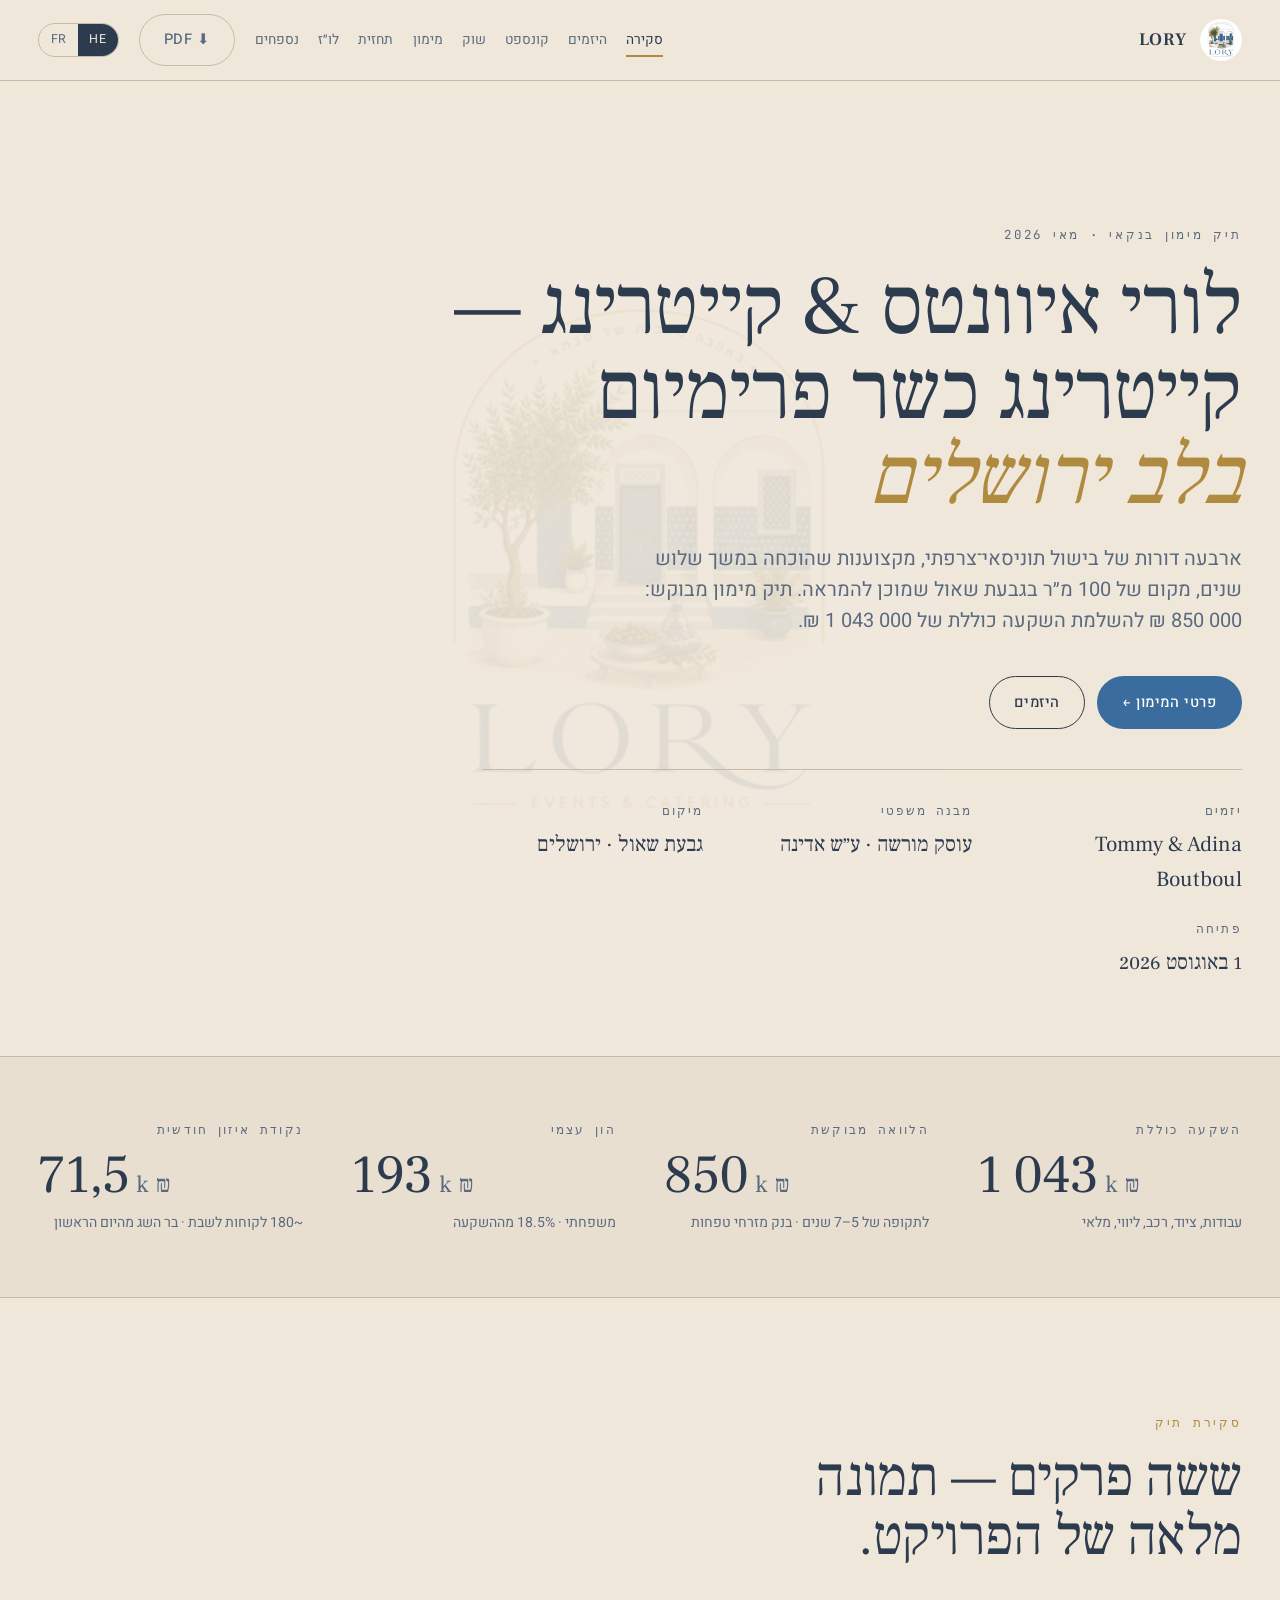
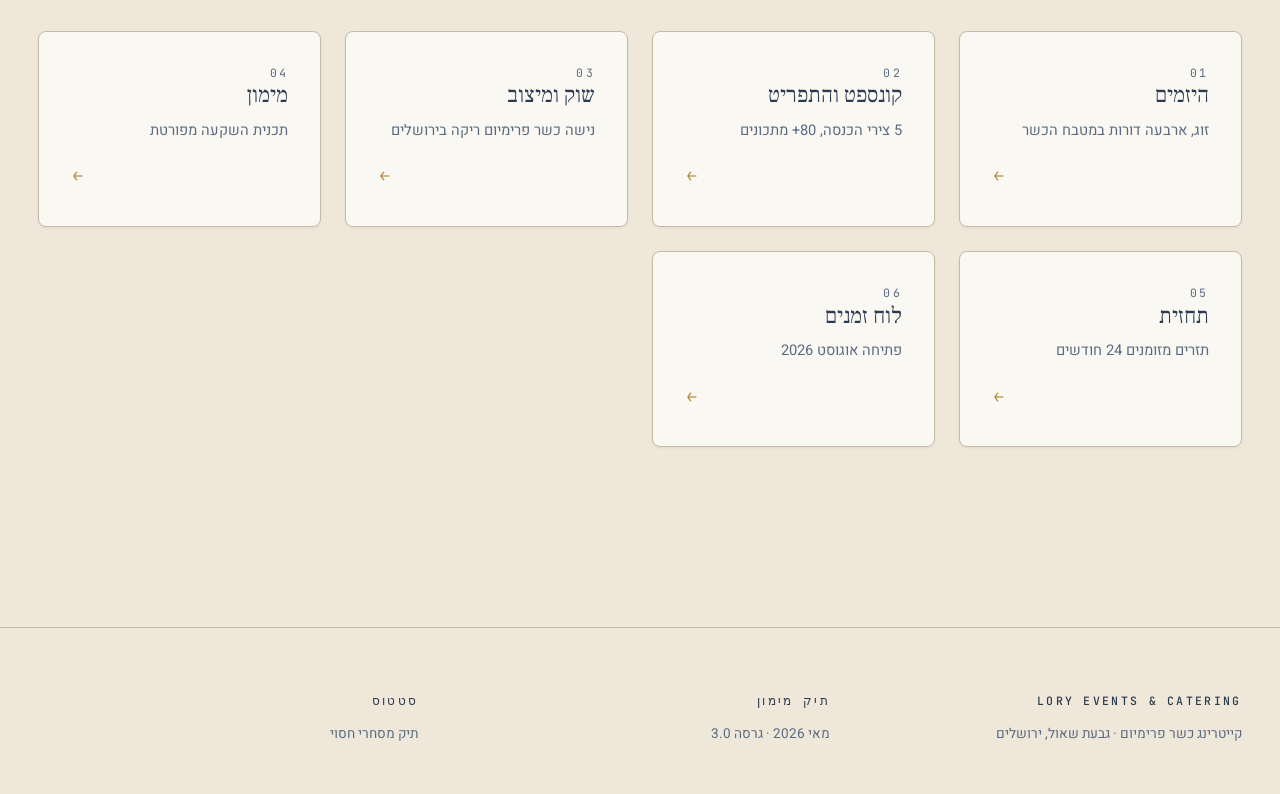
==== index.html @ 380289c2 "LORY banker site v3 — multi-page interactive financial dossier" ====
<!DOCTYPE html>
<html lang="he" dir="rtl" data-theme="institutionnel" data-density="default">
<head>
<meta charset="UTF-8">
<meta name="viewport" content="width=device-width, initial-scale=1.0">
<title>LORY Events &amp; Catering — תיק מימון בנקאי / Dossier bancaire</title>
<meta name="description" content="LORY Events &amp; Catering — Dossier de financement bancaire. Tommy &amp; Adina Boutboul. Givat Shaul, Jerusalem. Ouverture aout 2026.">
<link rel="preconnect" href="https://fonts.googleapis.com">
<link rel="preconnect" href="https://fonts.gstatic.com" crossorigin>
<link href="https://fonts.googleapis.com/css2?family=Frank+Ruhl+Libre:wght@300;400;500;700;900&family=Heebo:wght@300;400;500;700;800&family=JetBrains+Mono:wght@400;500&family=Montserrat:wght@300;400;500;600;700&family=Playfair+Display:wght@400;500;600;700&display=swap" rel="stylesheet">
<link rel="icon" type="image/png" href="img/favicon.png">
<link rel="stylesheet" href="css/base.css">
<link rel="stylesheet" href="css/themes.css">
</head>
<body>

<!-- NAV -->
<nav class="nav">
  <div class="nav-inner">
    <a class="nav-brand" href="index.html">
      <img src="img/logo-nav.png" alt="LORY" class="nav-logo">
      <span class="name">LORY</span>
    </a>
    <ul class="nav-links">
      <li><a href="index.html" class="active"><span class="he">סקירה</span><span class="fr">Synthese</span></a></li>
      <li><a href="porteurs.html"><span class="he">היזמים</span><span class="fr">Porteurs</span></a></li>
      <li><a href="concept.html"><span class="he">קונספט</span><span class="fr">Concept</span></a></li>
      <li><a href="marche.html"><span class="he">שוק</span><span class="fr">Marche</span></a></li>
      <li><a href="financement.html"><span class="he">מימון</span><span class="fr">Financement</span></a></li>
      <li><a href="previsionnel.html"><span class="he">תחזית</span><span class="fr">Previsionnel</span></a></li>
      <li><a href="calendrier.html"><span class="he">לו״ז</span><span class="fr">Calendrier</span></a></li>
      <li><a href="annexes.html"><span class="he">נספחים</span><span class="fr">Annexes</span></a></li>
    </ul>
    <button class="btn btn-ghost no-print" onclick="exportPDF()">&#x2B07; PDF</button>
    <div class="nav-lang">
      <button data-lang="he" class="on">HE</button>
      <button data-lang="fr">FR</button>
    </div>
  </div>
</nav>

<!-- HERO -->
<header class="hero reveal" id="top">
  <div class="hero-watermark"><img src="img/logo.png" alt=""></div>
  <div class="wrap">
    <div class="hero-eyebrow"><span class="he">תיק מימון בנקאי · מאי 2026</span><span class="fr">Dossier de financement bancaire · Mai 2026</span></div>

    <h1 class="hero-title">
      <span class="he">לורי איוונטס &amp; קייטרינג —<br>קייטרינג כשר פרימיום<br><em>בלב ירושלים</em></span>
      <span class="fr">LORY Events &amp; Catering —<br>Le traiteur casher premium<br><em>au coeur de Jerusalem</em></span>
    </h1>

    <p class="hero-lede">
      <span class="he">ארבעה דורות של בישול תוניסאי־צרפתי, מקצוענות שהוכחה במשך שלוש שנים, מקום של 100&nbsp;מ״ר בגבעת שאול שמוכן להמראה. תיק מימון מבוקש: <span id="hero-pret-he">850&nbsp;000</span>&nbsp;₪ להשלמת השקעה כוללת של <span id="hero-invest-total-he">1&nbsp;043&nbsp;000</span>&nbsp;₪.</span>
      <span class="fr">Quatre generations de savoir-faire tunisien francise, une activite de traiteur prouvee sur trois ans, un local de 100&nbsp;m² a Givat Shaul pret a passer a l'echelle. Dossier de financement&nbsp;: <span id="hero-pret">850&nbsp;000</span>&nbsp;NIS pour completer un investissement total de <span id="hero-invest-total">1&nbsp;043&nbsp;000</span>&nbsp;NIS.</span>
    </p>

    <div style="display:flex; gap:0.75rem; flex-wrap:wrap;">
      <a href="financement.html" class="btn btn-primary"><span class="he">פרטי המימון ←</span><span class="fr">Detail du financement &rarr;</span></a>
      <a href="porteurs.html" class="btn btn-outline"><span class="he">היזמים</span><span class="fr">Les porteurs</span></a>
    </div>

    <dl class="hero-meta">
      <div>
        <dt><span class="he">יזמים</span><span class="fr">Porteurs</span></dt>
        <dd>Tommy &amp; Adina Boutboul</dd>
      </div>
      <div>
        <dt><span class="he">מבנה משפטי</span><span class="fr">Structure</span></dt>
        <dd><span class="he">עוסק מורשה · ע״ש אדינה</span><span class="fr">Ossek Murshe · au nom d'Adina</span></dd>
      </div>
      <div>
        <dt><span class="he">מיקום</span><span class="fr">Localisation</span></dt>
        <dd><span class="he">גבעת שאול · ירושלים</span><span class="fr">Givat Shaul · Jerusalem</span></dd>
      </div>
      <div>
        <dt><span class="he">פתיחה</span><span class="fr">Ouverture</span></dt>
        <dd><span class="he">1 באוגוסט 2026</span><span class="fr">1<sup>er</sup> aout 2026</span></dd>
      </div>
    </dl>
  </div>
</header>

<!-- KPI BAND -->
<section class="kpi-band reveal">
  <div class="wrap">
    <div class="kpi-grid">
      <div class="kpi">
        <div class="kpi-label"><span class="he">השקעה כוללת</span><span class="fr">Investissement total</span></div>
        <div class="kpi-value" id="kpi-total">1 043<span class="unit">k ₪</span></div>
        <div class="kpi-sub"><span class="he">עבודות, ציוד, רכב, ליווי, מלאי</span><span class="fr">Travaux, equipement, vehicule, accompagnement, stock</span></div>
      </div>
      <div class="kpi">
        <div class="kpi-label"><span class="he">הלוואה מבוקשת</span><span class="fr">Pret demande</span></div>
        <div class="kpi-value" id="kpi-loan">850<span class="unit">k ₪</span></div>
        <div class="kpi-sub"><span class="he">לתקופה של 5–7 שנים · בנק מזרחי טפחות</span><span class="fr">Sur 5 a 7 ans · Banque Mizrahi Tefahot</span></div>
      </div>
      <div class="kpi">
        <div class="kpi-label"><span class="he">הון עצמי</span><span class="fr">Apport personnel</span></div>
        <div class="kpi-value" id="kpi-apport">193<span class="unit">k ₪</span></div>
        <div class="kpi-sub"><span class="he">משפחתי · 18.5% מההשקעה</span><span class="fr">Familial · 18,5% de l'investissement</span></div>
      </div>
      <div class="kpi">
        <div class="kpi-label"><span class="he">נקודת איזון חודשית</span><span class="fr">Point mort mensuel</span></div>
        <div class="kpi-value" id="kpi-pointmort">71,5<span class="unit">k ₪</span></div>
        <div class="kpi-sub"><span class="he">~180 לקוחות לשבת · בר השג מהיום הראשון</span><span class="fr">~180 couverts par Shabbat · accessible des M1</span></div>
      </div>
    </div>
  </div>
</section>

<!-- DASHBOARD CARDS -->
<section class="section reveal">
  <div class="wrap">
    <header class="section-head">
      <div>
        <div class="section-num"><span class="he">סקירת תיק</span><span class="fr">Sommaire du dossier</span></div>
        <h2 class="section-title"><span class="he">ששה פרקים — תמונה מלאה של הפרויקט.</span><span class="fr">Six chapitres — une vue complete du projet.</span></h2>
      </div>
    </header>

    <div class="cards-grid">
      <!-- Card 1 -->
      <a href="porteurs.html" class="card dash-card" style="text-decoration:none; color:inherit;">
        <div class="eyebrow">01</div>
        <h3 class="subtitle"><span class="he">היזמים</span><span class="fr">Porteurs de projet</span></h3>
        <p class="muted" style="font-size:0.92rem;"><span class="he">זוג, ארבעה דורות במטבח הכשר</span><span class="fr">Un couple, 4 generations</span></p>
        <span class="dash-arrow">&rarr;</span>
      </a>
      <!-- Card 2 -->
      <a href="concept.html" class="card dash-card" style="text-decoration:none; color:inherit;">
        <div class="eyebrow">02</div>
        <h3 class="subtitle"><span class="he">קונספט והתפריט</span><span class="fr">Concept &amp; Carte</span></h3>
        <p class="muted" style="font-size:0.92rem;"><span class="he">5 צירי הכנסה, 80+ מתכונים</span><span class="fr">5 axes de revenus, 80+ recettes</span></p>
        <span class="dash-arrow">&rarr;</span>
      </a>
      <!-- Card 3 -->
      <a href="marche.html" class="card dash-card" style="text-decoration:none; color:inherit;">
        <div class="eyebrow">03</div>
        <h3 class="subtitle"><span class="he">שוק ומיצוב</span><span class="fr">Marche</span></h3>
        <p class="muted" style="font-size:0.92rem;"><span class="he">נישה כשר פרימיום ריקה בירושלים</span><span class="fr">Niche casher premium vide a Jerusalem</span></p>
        <span class="dash-arrow">&rarr;</span>
      </a>
      <!-- Card 4 -->
      <a href="financement.html" class="card dash-card" style="text-decoration:none; color:inherit;">
        <div class="eyebrow">04</div>
        <h3 class="subtitle"><span class="he">מימון</span><span class="fr">Financement</span></h3>
        <p class="muted" style="font-size:0.92rem;"><span class="he">תכנית השקעה מפורטת</span><span class="fr">Plan d'investissement detaille</span></p>
        <span class="dash-arrow">&rarr;</span>
      </a>
      <!-- Card 5 -->
      <a href="previsionnel.html" class="card dash-card" style="text-decoration:none; color:inherit;">
        <div class="eyebrow">05</div>
        <h3 class="subtitle"><span class="he">תחזית</span><span class="fr">Previsionnel</span></h3>
        <p class="muted" style="font-size:0.92rem;"><span class="he">תזרים מזומנים 24 חודשים</span><span class="fr">Tresorerie 24 mois</span></p>
        <span class="dash-arrow">&rarr;</span>
      </a>
      <!-- Card 6 -->
      <a href="calendrier.html" class="card dash-card" style="text-decoration:none; color:inherit;">
        <div class="eyebrow">06</div>
        <h3 class="subtitle"><span class="he">לוח זמנים</span><span class="fr">Calendrier</span></h3>
        <p class="muted" style="font-size:0.92rem;"><span class="he">פתיחה אוגוסט 2026</span><span class="fr">Ouverture aout 2026</span></p>
        <span class="dash-arrow">&rarr;</span>
      </a>
    </div>
  </div>
</section>

<!-- FOOTER -->
<footer class="footer">
  <div class="wrap">
    <div class="footer-grid">
      <div><h5>LORY Events &amp; Catering</h5><p><span class="he">קייטרינג כשר פרימיום · גבעת שאול, ירושלים</span><span class="fr">Traiteur casher premium · Givat Shaul, Jerusalem</span></p></div>
      <div><h5><span class="he">תיק מימון</span><span class="fr">Dossier financement</span></h5><p><span class="he">מאי 2026 · גרסה 3.0</span><span class="fr">Mai 2026 · Version 3.0</span></p></div>
      <div><h5><span class="he">סטטוס</span><span class="fr">Statut</span></h5><p><span class="he">תיק מסחרי חסוי</span><span class="fr">Document confidentiel</span></p></div>
    </div>
  </div>
</footer>

<style>
/* Hero watermark */
.hero { position: relative; overflow: hidden; }
.hero-watermark {
  position: absolute;
  top: 50%; left: 50%;
  transform: translate(-50%, -50%);
  width: 600px; height: 600px;
  opacity: 0.08;
  pointer-events: none;
  z-index: 0;
}
.hero-watermark img { width: 100%; height: 100%; object-fit: contain; }
.hero .wrap { position: relative; z-index: 1; }

/* Dashboard card arrow */
.dash-card { position: relative; transition: border-color 0.2s, box-shadow 0.2s; }
.dash-card:hover { border-color: var(--accent); box-shadow: 0 4px 20px rgba(0,0,0,0.06); }
.dash-arrow {
  display: block; margin-top: 1rem;
  font-size: 1.4rem; color: var(--accent);
  transition: transform 0.2s;
}
[dir="rtl"] .dash-arrow { transform: scaleX(-1); }
.dash-card:hover .dash-arrow { transform: translateX(4px); }
[dir="rtl"] .dash-card:hover .dash-arrow { transform: scaleX(-1) translateX(4px); }

/* Reveal animation */
.reveal { opacity: 0; transform: translateY(24px); transition: opacity 0.6s ease-out, transform 0.6s ease-out; }
.reveal.visible { opacity: 1; transform: translateY(0); }
</style>

<script src="js/shared.js"></script>
<script src="js/data.js"></script>
<script>
/* Reveal on scroll */
(function(){
  const obs = new IntersectionObserver(entries => {
    entries.forEach(e => { if (e.isIntersecting) { e.target.classList.add('visible'); obs.unobserve(e.target); } });
  }, { threshold: 0.1 });
  document.querySelectorAll('.reveal').forEach(el => obs.observe(el));
})();

/* Listen for lory-update event to refresh KPIs */
document.addEventListener('lory-update', function(e) {
  const d = e.detail || {};
  if (d.total) document.getElementById('kpi-total').innerHTML = d.total;
  if (d.loan) document.getElementById('kpi-loan').innerHTML = d.loan;
  if (d.apport) document.getElementById('kpi-apport').innerHTML = d.apport;
  if (d.pointmort) document.getElementById('kpi-pointmort').innerHTML = d.pointmort;
  if (d.pretHe) document.getElementById('hero-pret-he').textContent = d.pretHe;
  if (d.pret) document.getElementById('hero-pret').textContent = d.pret;
  if (d.investHe) document.getElementById('hero-invest-total-he').textContent = d.investHe;
  if (d.invest) document.getElementById('hero-invest-total').textContent = d.invest;
});
</script>
</body>
</html>
---- css/base.css ----
/* ============================================================
   LORY EVENTS & CATERING — DOSSIER BANCAIRE
   base.css — Complete design system (layout, components, print)
   ============================================================ */

/* ---------- RESET ---------- */
*, *::before, *::after { box-sizing: border-box; margin: 0; padding: 0; }
html { -webkit-text-size-adjust: 100%; scroll-behavior: smooth; }
body {
  background: var(--bg);
  color: var(--ink);
  font-family: var(--font-body);
  font-size: var(--fs-body);
  line-height: 1.6;
  -webkit-font-smoothing: antialiased;
  text-rendering: optimizeLegibility;
  overflow-x: hidden;
}
img, svg { display: block; max-width: 100%; }
a { color: inherit; text-decoration: none; }
button { font: inherit; cursor: pointer; border: none; background: none; }
ul, ol { list-style: none; }
h1, h2, h3, h4, h5, h6 { font-weight: inherit; font-size: inherit; }

/* ---------- TYPOGRAPHY ---------- */
.font-display { font-family: var(--font-display); }
.font-body { font-family: var(--font-body); }
.font-mono { font-family: var(--font-mono); font-variant-numeric: tabular-nums; }

/* ---------- RTL SUPPORT ---------- */
[dir="rtl"] body { font-family: var(--font-body); }
[dir="rtl"] .tbl td.num,
[dir="rtl"] .kpi-value,
[dir="rtl"] .gantt-bar,
[dir="rtl"] .control-label .val,
[dir="rtl"] .font-mono {
  direction: ltr;
  unicode-bidi: isolate;
}
[dir="rtl"] .hero-meta dt,
[dir="rtl"] .hero-meta dd { text-align: start; }
[dir="rtl"] .nav-links { margin-inline-start: auto; margin-inline-end: 0; }

/* ---------- LANGUAGE TOGGLE ---------- */
[lang="he"] .fr,
[lang="fr"] .he { display: none !important; }

/* ---------- LAYOUT ---------- */
:root {
  --gutter: clamp(1.25rem, 3vw, 2.5rem);
  --maxw: 1280px;
  --section-y: clamp(4rem, 9vw, 8rem);
}
.wrap { max-width: var(--maxw); margin: 0 auto; padding: 0 var(--gutter); }
.section { padding: var(--section-y) 0; position: relative; }

/* ---------- UTILITIES ---------- */
.split { display: grid; gap: clamp(2rem, 4vw, 3.5rem); }
@media (min-width: 880px) {
  .split-2 { grid-template-columns: 1fr 1fr; }
  .split-3 { grid-template-columns: repeat(3, 1fr); }
}
.flow > * + * { margin-top: 1rem; }
.stack-xs > * + * { margin-top: 0.4rem; }
.stack-sm > * + * { margin-top: 0.75rem; }
.stack-md > * + * { margin-top: 1.5rem; }
.text-center { text-align: center; }
.muted { color: var(--ink-soft); }
.eyebrow {
  font-family: var(--font-mono);
  font-size: 0.72rem;
  letter-spacing: 0.2em;
  text-transform: uppercase;
  color: var(--ink-soft);
}

/* ---------- NAV ---------- */
.nav {
  position: sticky;
  top: 0;
  z-index: 50;
  background: var(--bg-nav);
  border-bottom: 1px solid var(--rule);
  backdrop-filter: blur(12px);
  -webkit-backdrop-filter: blur(12px);
}
.nav-inner {
  display: flex;
  align-items: center;
  gap: 1.25rem;
  padding: 0.85rem var(--gutter);
  max-width: var(--maxw);
  margin: 0 auto;
}
.nav-brand {
  display: flex;
  align-items: center;
  gap: 0.75rem;
  font-weight: 600;
  letter-spacing: 0.06em;
  text-decoration: none;
}
.nav-brand .nav-logo {
  width: 42px;
  height: 42px;
  border-radius: 50%;
  object-fit: cover;
  flex-shrink: 0;
}
.nav-brand .name {
  font-family: var(--font-display);
  font-size: 1.1rem;
  letter-spacing: 0.08em;
}
.nav-links {
  display: flex;
  gap: 1.2rem;
  margin-inline-start: auto;
  font-size: 0.86rem;
  flex-wrap: wrap;
}
.nav-links a {
  color: var(--ink-soft);
  padding: 0.3rem 0;
  border-bottom: 2px solid transparent;
  transition: color 0.2s, border-color 0.2s;
}
.nav-links a:hover,
.nav-links a.active {
  color: var(--ink);
  border-color: var(--accent);
}
.nav-lang {
  display: inline-flex;
  gap: 0;
  border: 1px solid var(--rule);
  border-radius: 999px;
  overflow: hidden;
}
.nav-lang button {
  background: transparent;
  border: 0;
  padding: 0.35rem 0.7rem;
  font-size: 0.78rem;
  color: var(--ink-soft);
  letter-spacing: 0.05em;
  transition: background 0.2s, color 0.2s;
}
.nav-lang button.on {
  background: var(--ink);
  color: var(--bg);
}
.btn-pdf {
  display: inline-flex;
  align-items: center;
  gap: 0.4rem;
  padding: 0.45rem 1rem;
  background: var(--primary);
  color: #fff;
  border-radius: 999px;
  font-size: 0.78rem;
  font-weight: 500;
  letter-spacing: 0.04em;
  transition: background 0.2s;
  flex-shrink: 0;
}
.btn-pdf:hover { background: var(--ink); }

/* ---------- HERO ---------- */
.hero {
  padding: clamp(5rem, 12vw, 9rem) 0 clamp(3rem, 6vw, 5rem);
  position: relative;
  overflow: hidden;
}
.hero::before {
  content: '';
  position: absolute;
  inset: 0;
  background: linear-gradient(
    180deg,
    rgba(239, 231, 218, 0) 0%,
    rgba(239, 231, 218, 0.4) 100%
  );
  pointer-events: none;
}
.hero-watermark {
  position: absolute;
  top: 50%;
  left: 50%;
  transform: translate(-50%, -50%);
  width: 600px;
  max-width: 80vw;
  height: auto;
  opacity: 0.08;
  pointer-events: none;
  z-index: 0;
}
.hero .wrap { position: relative; z-index: 1; }
.hero-eyebrow {
  font-family: var(--font-mono);
  font-size: 0.78rem;
  letter-spacing: 0.22em;
  text-transform: uppercase;
  color: var(--ink-soft);
  margin-bottom: 1.25rem;
}
.hero-title {
  font-family: var(--font-display);
  font-weight: var(--display-weight);
  font-size: clamp(2.4rem, 6.5vw, 5.4rem);
  line-height: 1.02;
  letter-spacing: var(--display-tracking);
  margin: 0 0 1.5rem;
  max-width: 18ch;
  text-wrap: balance;
}
.hero-title em { font-style: italic; color: var(--accent); }
.hero-lede {
  font-size: clamp(1.05rem, 1.6vw, 1.25rem);
  max-width: 56ch;
  color: var(--ink-soft);
  margin: 0 0 2.5rem;
  line-height: 1.55;
}
.hero-meta {
  display: grid;
  grid-template-columns: repeat(auto-fit, minmax(160px, 1fr));
  gap: 1.5rem 3rem;
  max-width: 760px;
  margin-top: 2.5rem;
  padding-top: 2rem;
  border-top: 1px solid var(--rule);
}
.hero-meta dt {
  font-family: var(--font-mono);
  font-size: 0.72rem;
  letter-spacing: 0.18em;
  text-transform: uppercase;
  color: var(--ink-soft);
  margin-bottom: 0.4rem;
}
.hero-meta dd {
  margin: 0;
  font-family: var(--font-display);
  font-size: 1.35rem;
  font-weight: var(--display-weight);
}
/* Page-level hero (smaller) */
.page-hero { padding: clamp(3.5rem, 8vw, 5.5rem) 0 clamp(2rem, 4vw, 3rem); }
.page-hero .hero-title { font-size: clamp(2rem, 5vw, 4rem); }

/* ---------- KPI BAND ---------- */
.kpi-band {
  border-block: 1px solid var(--rule);
  padding: clamp(2.5rem, 5vw, 4rem) 0;
  background: var(--bg-band);
}
.kpi-grid {
  display: grid;
  grid-template-columns: repeat(auto-fit, minmax(220px, 1fr));
  gap: 2.5rem 3rem;
}
.kpi { position: relative; }
.kpi-label {
  font-family: var(--font-mono);
  font-size: 0.72rem;
  letter-spacing: 0.2em;
  text-transform: uppercase;
  color: var(--ink-soft);
  margin-bottom: 0.6rem;
}
.kpi-value {
  font-family: var(--font-display);
  font-weight: var(--display-weight);
  font-size: clamp(2.2rem, 4.2vw, 3.6rem);
  line-height: 1;
  letter-spacing: -0.02em;
}
.kpi-value .unit {
  font-size: 0.45em;
  color: var(--ink-soft);
  margin-inline-start: 0.3em;
  letter-spacing: 0;
}
.kpi-sub {
  margin-top: 0.6rem;
  font-size: 0.88rem;
  color: var(--ink-soft);
  line-height: 1.45;
}

/* ---------- SECTION HEADER ---------- */
.section-head {
  display: grid;
  grid-template-columns: minmax(0, 1fr);
  gap: 2rem;
  margin-bottom: clamp(3rem, 5vw, 4.5rem);
  align-items: end;
}
@media (min-width: 900px) {
  .section-head { grid-template-columns: 1fr 1.4fr; }
}
.section-num {
  font-family: var(--font-mono);
  font-size: 0.78rem;
  letter-spacing: 0.22em;
  text-transform: uppercase;
  color: var(--accent);
  margin-bottom: 1rem;
}
.section-title {
  font-family: var(--font-display);
  font-weight: var(--display-weight);
  font-size: clamp(2rem, 4.5vw, 3.5rem);
  line-height: 1.05;
  letter-spacing: -0.01em;
  margin: 0;
  text-wrap: balance;
}
.section-lede {
  font-size: clamp(1rem, 1.3vw, 1.1rem);
  color: var(--ink-soft);
  line-height: 1.55;
  max-width: 60ch;
  margin: 0;
}
.subtitle {
  font-family: var(--font-display);
  font-size: 1.4rem;
  font-weight: var(--display-weight);
  line-height: 1.2;
  margin: 0 0 0.6rem;
}

/* ---------- CARDS ---------- */
.card {
  background: var(--bg-card);
  border: 1px solid var(--rule);
  border-radius: var(--radius);
  padding: clamp(1.5rem, 2.5vw, 2.25rem);
  box-shadow: 0 1px 3px rgba(0, 0, 0, 0.06);
  transition: transform 0.25s ease, box-shadow 0.25s ease;
}
.card:hover {
  transform: translateY(-2px);
  box-shadow: 0 4px 12px rgba(0, 0, 0, 0.08);
}
.card-static { transition: none; }
.card-static:hover { transform: none; box-shadow: 0 1px 3px rgba(0, 0, 0, 0.06); }
.cards-grid {
  display: grid;
  gap: 1.5rem;
  grid-template-columns: repeat(auto-fit, minmax(260px, 1fr));
}

/* ---------- TABLES ---------- */
.tbl { width: 100%; border-collapse: collapse; font-size: 0.92rem; }
.tbl th, .tbl td {
  padding: 0.85rem 1rem;
  text-align: start;
  border-bottom: 1px solid var(--rule);
  vertical-align: top;
}
.tbl thead th {
  font-family: var(--font-mono);
  font-size: 0.72rem;
  letter-spacing: 0.16em;
  text-transform: uppercase;
  color: var(--ink-soft);
  font-weight: 500;
  border-bottom: 2px solid var(--ink);
}
.tbl tbody tr:last-child td { border-bottom: none; }
.tbl td.num, .tbl th.num {
  text-align: end;
  font-variant-numeric: tabular-nums;
  font-family: var(--font-mono);
}
.tbl tfoot td {
  font-weight: 600;
  border-top: 2px solid var(--ink);
  border-bottom: none;
  padding-top: 1.1rem;
}
/* Table scroll container */
.tbl-scroll {
  overflow-x: auto;
  border: 1px solid var(--rule);
  border-radius: var(--radius);
  background: var(--bg-card);
}

/* ---------- EXPENSE TABLE ---------- */
.expense-tbl { font-size: 0.85rem; }
.expense-tbl th {
  font-family: var(--font-mono);
  font-size: 0.72rem;
  letter-spacing: 0.14em;
  text-transform: uppercase;
  color: var(--ink-soft);
  font-weight: 500;
}
.expense-tbl .section-row td {
  font-family: var(--font-mono);
  font-size: 0.72rem;
  letter-spacing: 0.14em;
  text-transform: uppercase;
  color: var(--accent);
  font-weight: 600;
  background: color-mix(in oklab, var(--accent) 6%, transparent);
  padding: 0.7rem 1rem;
}
.expense-tbl .total-row td {
  border-top: 2px solid var(--ink);
  padding-top: 0.9rem;
}

/* ---------- PREVISIONNEL TABLE (24 months) ---------- */
.previs-scroll {
  overflow-x: auto;
  border: 1px solid var(--rule);
  border-radius: var(--radius);
  background: var(--bg-card);
}
table.previs {
  border-collapse: collapse;
  font-size: 0.78rem;
  font-variant-numeric: tabular-nums;
  min-width: 100%;
}
table.previs th, table.previs td {
  padding: 0.55rem 0.65rem;
  white-space: nowrap;
  text-align: end;
  border-bottom: 1px solid var(--rule);
  border-inline-end: 1px solid color-mix(in oklab, var(--rule) 60%, transparent);
}
table.previs td.num { font-family: var(--font-mono); }
table.previs td.num.zero { color: color-mix(in oklab, var(--ink-soft) 50%, transparent); }
table.previs td.num.pos { color: var(--positive); }
table.previs td.num.neg { color: var(--negative); }
table.previs td.num.strong,
table.previs th.col-total { font-weight: 600; color: var(--ink); }
table.previs th.sticky-col,
table.previs td.sticky-col {
  position: sticky;
  inset-inline-start: 0;
  background: var(--bg-card);
  text-align: start;
  z-index: 2;
  font-family: var(--font-body);
  font-weight: 400;
  min-width: 200px;
  border-inline-end: 2px solid var(--ink);
}
table.previs thead th {
  position: sticky;
  top: 0;
  background: var(--bg-card);
  font-family: var(--font-mono);
  font-size: 0.68rem;
  letter-spacing: 0.08em;
  color: var(--ink-soft);
  font-weight: 500;
  text-transform: uppercase;
  border-bottom: 2px solid var(--ink);
  text-align: center;
  z-index: 3;
}
table.previs thead th.sticky-col { z-index: 4; }
table.previs thead th .mlbl { font-size: 0.7rem; color: var(--ink); letter-spacing: 0.04em; }
table.previs thead th .mdate { font-size: 0.62rem; color: var(--ink-soft); margin-top: 0.15rem; font-weight: 400; text-transform: none; letter-spacing: 0.02em; }
table.previs thead th.col-month.tag-opening { background: color-mix(in oklab, var(--accent) 14%, var(--bg-card)); }
table.previs thead th.col-month.tag-pessah,
table.previs thead th.col-month.tag-tishrei,
table.previs thead th.col-month.tag-hanouka { background: color-mix(in oklab, var(--positive) 12%, var(--bg-card)); }
table.previs th.col-total { background: color-mix(in oklab, var(--ink) 5%, var(--bg-card)); }
table.previs tr.section-row td {
  font-family: var(--font-mono);
  font-size: 0.7rem;
  letter-spacing: 0.16em;
  text-transform: uppercase;
  color: var(--ink-soft);
  background: color-mix(in oklab, var(--ink) 4%, var(--bg-card));
  text-align: start;
  padding: 0.8rem 0.65rem 0.55rem;
  border-bottom: 1px solid var(--rule);
  font-weight: 500;
}
table.previs tr.section-row.neg td { color: var(--negative); background: color-mix(in oklab, var(--negative) 6%, var(--bg-card)); }
table.previs tr.sub-total td { background: color-mix(in oklab, var(--ink) 3%, transparent); font-weight: 500; }
table.previs tr.total-row td {
  background: color-mix(in oklab, var(--ink) 8%, var(--bg-card));
  font-weight: 600;
  border-top: 1px solid var(--ink);
}
table.previs tr.total-row.neg td { background: color-mix(in oklab, var(--negative) 10%, var(--bg-card)); }
table.previs tr.solde-row td {
  background: color-mix(in oklab, var(--accent) 6%, var(--bg-card));
  font-weight: 500;
  border-top: 1px solid var(--ink);
}
table.previs tr.cumul-row td {
  background: var(--ink);
  color: var(--bg);
  font-weight: 600;
  font-size: 0.82rem;
}
table.previs tr.cumul-row td.sticky-col { background: var(--ink); color: var(--bg); }
table.previs tr.cumul-row td.neg { color: color-mix(in oklab, var(--negative) 70%, white); }

/* ---------- BUTTONS ---------- */
.btn {
  display: inline-flex;
  align-items: center;
  gap: 0.6rem;
  padding: 0.85rem 1.5rem;
  border-radius: 999px;
  font-size: 0.92rem;
  letter-spacing: 0.04em;
  transition: background 0.2s, color 0.2s, border-color 0.2s, transform 0.15s;
  border: 1px solid transparent;
  font-weight: 500;
}
.btn-primary {
  background: var(--primary);
  color: #fff;
}
.btn-primary:hover { background: var(--ink); }
.btn-outline {
  background: transparent;
  color: var(--ink);
  border-color: var(--ink);
}
.btn-outline:hover { background: var(--ink); color: var(--bg); }
.btn-ghost {
  background: transparent;
  color: var(--ink-soft);
  border: 1px solid var(--rule);
}
.btn-ghost:hover { border-color: var(--ink); color: var(--ink); }

/* ---------- INTERACTIVE CONTROLS / SLIDERS ---------- */
.control { display: flex; flex-direction: column; gap: 0.45rem; font-size: 0.85rem; }
.control-label {
  display: flex;
  justify-content: space-between;
  align-items: baseline;
  font-family: var(--font-mono);
  font-size: 0.72rem;
  letter-spacing: 0.16em;
  text-transform: uppercase;
  color: var(--ink-soft);
}
.control-label .val {
  font-family: var(--font-display);
  font-size: 1.4rem;
  letter-spacing: -0.01em;
  color: var(--ink);
  text-transform: none;
}
.control input[type="range"] {
  -webkit-appearance: none;
  appearance: none;
  width: 100%;
  height: 2px;
  background: var(--rule);
  outline: none;
  border-radius: 2px;
}
.control input[type="range"]::-webkit-slider-thumb {
  -webkit-appearance: none;
  appearance: none;
  width: 18px;
  height: 18px;
  background: var(--accent);
  border-radius: 50%;
  cursor: pointer;
  border: 3px solid var(--bg);
  box-shadow: 0 0 0 1px var(--accent);
}
.control input[type="range"]::-moz-range-thumb {
  width: 18px;
  height: 18px;
  background: var(--accent);
  border-radius: 50%;
  cursor: pointer;
  border: 3px solid var(--bg);
}

/* ---------- DEBT RATIO BADGES ---------- */
.debt-ratio-value {
  font-weight: 600;
  padding: 0.2rem 0.6rem;
  border-radius: 8px;
  display: inline-block;
}
.ratio-green {
  color: var(--positive);
  background: color-mix(in oklab, var(--positive) 12%, transparent);
}
.ratio-orange {
  color: #c57600;
  background: color-mix(in oklab, #c57600 12%, transparent);
}
.ratio-red {
  color: var(--negative);
  background: color-mix(in oklab, var(--negative) 12%, transparent);
}

/* ---------- EDITABLE CELLS ---------- */
.editable-cell,
.editable-guarantee,
.editable-household {
  cursor: pointer;
  position: relative;
  transition: background 0.15s;
}
.editable-cell:hover,
.editable-guarantee:hover,
.editable-household:hover {
  background: color-mix(in oklab, var(--accent) 12%, transparent);
}
.editable-cell::after,
.editable-household::after {
  content: '\270E';
  position: absolute;
  inset-inline-end: 0.3rem;
  top: 50%;
  transform: translateY(-50%);
  font-size: 0.7rem;
  color: var(--ink-soft);
  opacity: 0;
  transition: opacity 0.15s;
}
.editable-cell:hover::after,
.editable-household:hover::after { opacity: 0.6; }
.inline-edit {
  width: 100%;
  min-width: 60px;
  padding: 0.3rem 0.5rem;
  border: 2px solid var(--accent);
  border-radius: 4px;
  background: var(--bg);
  color: var(--ink);
  font-family: var(--font-mono);
  font-size: 0.85rem;
  text-align: end;
  outline: none;
}
.inline-edit:focus {
  box-shadow: 0 0 0 3px color-mix(in oklab, var(--accent) 25%, transparent);
}

/* ---------- REMOVE / ADD BUTTONS ---------- */
.btn-remove {
  display: inline-flex;
  align-items: center;
  justify-content: center;
  width: 24px;
  height: 24px;
  border: 1px solid var(--rule);
  border-radius: 50%;
  background: transparent;
  color: var(--ink-soft);
  font-size: 1rem;
  line-height: 1;
  cursor: pointer;
  transition: 0.15s;
  padding: 0;
}
.btn-remove:hover {
  background: var(--negative);
  color: white;
  border-color: var(--negative);
}

/* ---------- GANTT CHART ---------- */
.gantt { display: grid; gap: 0.5rem; font-size: 0.85rem; }
.gantt-row {
  display: grid;
  grid-template-columns: 200px 1fr;
  align-items: center;
  gap: 1rem;
  padding: 0.6rem 0;
  border-bottom: 1px dashed var(--rule);
}
.gantt-row:last-child { border-bottom: none; }
.gantt-label { font-weight: 500; }
.gantt-label small {
  display: block;
  font-family: var(--font-mono);
  font-size: 0.7rem;
  color: var(--ink-soft);
  letter-spacing: 0.1em;
  text-transform: uppercase;
}
.gantt-track {
  position: relative;
  height: 24px;
  background: color-mix(in oklab, var(--ink) 5%, transparent);
  border-radius: 6px;
  cursor: pointer;
}
.gantt-bar {
  position: absolute;
  top: 0;
  bottom: 0;
  background: var(--accent);
  border-radius: 6px;
  display: flex;
  align-items: center;
  padding: 0 0.6rem;
  font-family: var(--font-mono);
  font-size: 0.7rem;
  color: var(--bg);
  transition: opacity 0.2s;
}
.gantt-bar:hover { opacity: 0.85; }
.gantt-bar.bar-primary { background: var(--primary); }
.gantt-bar.bar-positive { background: var(--positive); }
.gantt-bar.bar-negative { background: var(--negative); }
.gantt-scale {
  display: grid;
  grid-template-columns: 200px 1fr;
  gap: 1rem;
  padding-bottom: 0.5rem;
  border-bottom: 2px solid var(--ink);
  margin-bottom: 0.5rem;
}
.gantt-scale-months {
  display: grid;
  grid-template-columns: repeat(12, 1fr);
  font-family: var(--font-mono);
  font-size: 0.65rem;
  color: var(--ink-soft);
  letter-spacing: 0.1em;
}
.gantt-scale-months span {
  padding: 0 0.2rem;
  text-align: center;
  border-inline-start: 1px solid var(--rule);
}
.gantt-detail {
  display: none;
  padding: 1rem;
  background: var(--bg-card);
  border: 1px solid var(--rule);
  border-radius: var(--radius);
  margin-top: 0.5rem;
  font-size: 0.85rem;
  color: var(--ink-soft);
  grid-column: 1 / -1;
}
.gantt-detail.on { display: block; }

/* ---------- CHART SVG ---------- */
.chart { width: 100%; height: auto; display: block; }
.chart .grid { stroke: var(--rule); stroke-width: 1; }
.chart .axis { stroke: var(--ink); stroke-width: 1; }
.chart .axis-label { font-family: var(--font-mono); font-size: 10px; fill: var(--ink-soft); letter-spacing: 0.1em; text-transform: uppercase; }
.chart .line { fill: none; stroke-width: 2.5; stroke-linejoin: round; stroke-linecap: round; }
.chart .area { opacity: 0.12; }
.chart .point { stroke: var(--bg); stroke-width: 2; }
.chart .zero-line { stroke: var(--ink-soft); stroke-dasharray: 3 4; stroke-width: 1; }

/* ---------- PIPELINE (porteurs, personas) ---------- */
.pipeline { display: grid; gap: 0.75rem; }
.pipe-row {
  display: grid;
  grid-template-columns: 1fr auto auto;
  gap: 1rem;
  padding: 1rem 1.25rem;
  border: 1px solid var(--rule);
  border-radius: var(--radius);
  align-items: center;
  background: var(--bg-card);
}
.pipe-row .who { font-family: var(--font-display); font-size: 1.05rem; }
.pipe-row .who small { display: block; font-family: var(--font-body); font-size: 0.78rem; color: var(--ink-soft); margin-top: 0.2rem; }
.pipe-row .vol { font-family: var(--font-mono); font-size: 0.88rem; color: var(--ink-soft); white-space: nowrap; }
.pipe-row .status {
  font-family: var(--font-mono);
  font-size: 0.7rem;
  letter-spacing: 0.14em;
  text-transform: uppercase;
  padding: 0.3rem 0.7rem;
  border-radius: 999px;
}
.pipe-row .status.actif { background: color-mix(in oklab, var(--positive) 18%, transparent); color: var(--positive); }
.pipe-row .status.signe { background: color-mix(in oklab, var(--accent) 18%, transparent); color: var(--accent); }
.pipe-row .status.discussion { background: color-mix(in oklab, var(--ink) 6%, transparent); color: var(--ink-soft); }

/* ---------- STAT ROW ---------- */
.stat-row { display: grid; grid-template-columns: repeat(auto-fit, minmax(180px, 1fr)); gap: 2rem 3rem; margin: 2rem 0; }
.stat-row .num { font-family: var(--font-display); font-size: clamp(2rem, 4vw, 2.8rem); font-weight: var(--display-weight); line-height: 1; letter-spacing: -0.01em; }
.stat-row .num .unit { font-size: 0.45em; color: var(--ink-soft); margin-inline-start: 0.3em; }
.stat-row .lbl { font-size: 0.85rem; color: var(--ink-soft); margin-top: 0.6rem; line-height: 1.4; }
.stat-row .src { font-family: var(--font-mono); font-size: 0.65rem; letter-spacing: 0.12em; text-transform: uppercase; color: color-mix(in oklab, var(--ink-soft) 70%, transparent); margin-top: 0.4rem; }

/* ---------- IMAGE PLACEHOLDERS ---------- */
.img-placeholder {
  position: relative;
  aspect-ratio: 4/3;
  overflow: hidden;
  border: 1px solid var(--rule);
  border-radius: var(--radius);
  background: var(--bg-card);
}
.img-placeholder img { width: 100%; height: 100%; object-fit: cover; }
.img-placeholder.draft {
  background:
    repeating-linear-gradient(135deg,
      color-mix(in oklab, var(--ink) 5%, transparent) 0,
      color-mix(in oklab, var(--ink) 5%, transparent) 12px,
      transparent 12px, transparent 28px);
  display: grid;
  place-items: center;
}
.img-placeholder .tag {
  position: absolute;
  inset-inline-start: 1rem;
  bottom: 1rem;
  font-family: var(--font-mono);
  font-size: 0.7rem;
  letter-spacing: 0.16em;
  text-transform: uppercase;
  background: var(--bg);
  color: var(--ink);
  padding: 0.4rem 0.7rem;
  border: 1px solid var(--rule);
  border-radius: 999px;
}
.placeholder {
  position: relative;
  background:
    repeating-linear-gradient(45deg,
      color-mix(in oklab, var(--ink) 6%, transparent),
      color-mix(in oklab, var(--ink) 6%, transparent) 8px,
      transparent 8px, transparent 20px),
    var(--bg-card);
  border: 1px solid var(--rule);
  border-radius: var(--radius);
  display: grid;
  place-items: center;
  min-height: 220px;
  overflow: hidden;
}
.placeholder .tag {
  font-family: var(--font-mono);
  font-size: 0.72rem;
  letter-spacing: 0.18em;
  text-transform: uppercase;
  color: var(--ink-soft);
  padding: 0.5rem 0.9rem;
  background: var(--bg);
  border: 1px solid var(--rule);
  border-radius: 999px;
}

/* ---------- DOCUMENT SLOTS ---------- */
.doc-slot {
  display: grid;
  grid-template-columns: auto 1fr auto;
  gap: 1rem;
  align-items: center;
  padding: 1rem 1.25rem;
  border: 1px dashed var(--rule);
  border-radius: var(--radius);
}
.doc-slot .doc-icon {
  width: 40px;
  height: 50px;
  background: color-mix(in oklab, var(--ink) 8%, transparent);
  border-radius: 4px;
  position: relative;
  flex-shrink: 0;
}
.doc-slot .doc-icon::after {
  content: '';
  position: absolute;
  top: 0;
  right: 0;
  width: 10px;
  height: 10px;
  background: var(--bg);
  border-bottom-left-radius: 4px;
}
.doc-slot .doc-name { font-family: var(--font-display); font-size: 1rem; }
.doc-slot .doc-name small { display: block; font-family: var(--font-body); font-size: 0.78rem; color: var(--ink-soft); margin-top: 0.15rem; }
.doc-slot .doc-state {
  font-family: var(--font-mono);
  font-size: 0.7rem;
  letter-spacing: 0.14em;
  text-transform: uppercase;
  color: var(--ink-soft);
  padding: 0.3rem 0.7rem;
  border: 1px solid var(--rule);
  border-radius: 999px;
}

/* ---------- FLOORPLAN ---------- */
.floorplan {
  position: relative;
  background: var(--bg-card);
  border: 1px solid var(--rule);
  border-radius: var(--radius);
  padding: 2rem;
  aspect-ratio: 2 / 1;
}
.floorplan-svg { width: 100%; height: 100%; }

/* ---------- SOURCE / LEGEND ---------- */
.source {
  font-family: var(--font-mono);
  font-size: 0.7rem;
  letter-spacing: 0.1em;
  text-transform: uppercase;
  color: var(--ink-soft);
  margin-top: 1rem;
}
.source a { color: var(--accent); border-bottom: 1px solid var(--accent); }

/* ---------- FOOTER ---------- */
.footer {
  padding: 4rem 0 3rem;
  border-top: 1px solid var(--rule);
  margin-top: 4rem;
  color: var(--ink-soft);
  font-size: 0.85rem;
}
.footer-grid {
  display: grid;
  gap: 2rem;
  grid-template-columns: repeat(auto-fit, minmax(220px, 1fr));
}
.footer h5 {
  font-family: var(--font-mono);
  font-size: 0.72rem;
  letter-spacing: 0.2em;
  text-transform: uppercase;
  margin: 0 0 0.9rem;
  color: var(--ink);
  font-weight: 500;
}

/* ---------- SCROLL REVEAL ---------- */
.reveal {
  opacity: 0;
  transform: translateY(24px);
  transition: opacity 0.7s ease, transform 0.7s ease;
}
.reveal.visible {
  opacity: 1;
  transform: translateY(0);
}
.reveal.reveal-left {
  transform: translateX(-24px);
}
.reveal.reveal-left.visible {
  transform: translateX(0);
}
.reveal.reveal-right {
  transform: translateX(24px);
}
.reveal.reveal-right.visible {
  transform: translateX(0);
}
.reveal.reveal-scale {
  transform: scale(0.95);
}
.reveal.reveal-scale.visible {
  transform: scale(1);
}

/* ---------- PRINT ---------- */
@media print {
  .nav, .no-print, .btn-pdf, .btn-remove,
  #btn-add-expense, input[type="range"],
  [data-scenario] { display: none !important; }

  .section { break-inside: avoid; padding: 1.5rem 0; }

  .editable-cell::after,
  .editable-household::after { display: none; }
  .editable-cell, .editable-guarantee, .editable-household { cursor: default; }
  .editable-cell:hover,
  .editable-guarantee:hover,
  .editable-household:hover { background: transparent; }

  .reveal { opacity: 1 !important; transform: none !important; }

  body { background: white !important; color: black !important; }
  .card { border-color: #ccc !important; box-shadow: none !important; transform: none !important; }

  #financement { break-before: page; }
  #capacite { break-before: page; }
  #depenses { break-before: page; }
  #previsionnel { break-before: page; }
  #calendrier { break-before: page; }
  #annexes { break-before: page; }

  @page {
    margin: 1.5cm;
    @bottom-center {
      content: "LORY Events & Catering \2014 Dossier de financement \2014 Mai 2026 \2014 Confidentiel";
      font-size: 8pt;
      color: #999;
    }
  }
}
body.printing .no-print,
body.printing .btn-remove,
body.printing #btn-add-expense,
body.printing [data-scenario] {
  display: none !important;
}

/* ---------- RESPONSIVE ---------- */
@media (max-width: 760px) {
  .nav-links { display: none; }
  .hero-meta { grid-template-columns: 1fr 1fr; }
  .gantt-row { grid-template-columns: 1fr; }
  .gantt-scale { grid-template-columns: 1fr; }
  .expense-tbl { font-size: 0.78rem; }
  .btn-pdf { display: none; }
  .pipe-row { grid-template-columns: 1fr; gap: 0.5rem; }
  .cards-grid { grid-template-columns: 1fr; }
}

@media (max-width: 480px) {
  .kpi-grid { grid-template-columns: 1fr 1fr; gap: 1.5rem; }
  .hero-title { font-size: clamp(1.8rem, 8vw, 2.4rem); }
  .section-title { font-size: clamp(1.6rem, 6vw, 2rem); }
}
---- css/themes.css ----
/* ============================================================
   LORY EVENTS & CATERING — Charte Graphique
   Single theme: LORY brand identity
   ============================================================ */

:root {
  /* --- Palette --- */
  --primary: #3B6C9E;
  --accent: #B08A3E;
  --bg: #EFE7DA;
  --bg-card: #FAF8F3;
  --bg-band: #E8DFD0;
  --bg-nav: rgba(239, 231, 218, 0.95);
  --ink: #2D3B4F;
  --ink-soft: #5B6B7F;
  --rule: #C8BBA5;
  --positive: #6F7742;
  --negative: #8B3F3F;

  /* --- Radius --- */
  --radius: 8px;

  /* --- Typography --- */
  --font-display: 'Playfair Display', 'Frank Ruhl Libre', Georgia, serif;
  --font-body: 'Montserrat', 'Heebo', system-ui, sans-serif;
  --font-mono: 'JetBrains Mono', monospace;

  /* --- Font sizes --- */
  --fs-body: 1rem;
  --fs-small: 0.875rem;
  --fs-xs: 0.75rem;

  /* --- Display weight --- */
  --display-weight: 400;
  --display-tracking: -0.01em;
}

/* RTL font priority swap */
[dir="rtl"] {
  --font-display: 'Frank Ruhl Libre', 'Playfair Display', serif;
  --font-body: 'Heebo', 'Montserrat', system-ui, sans-serif;
}
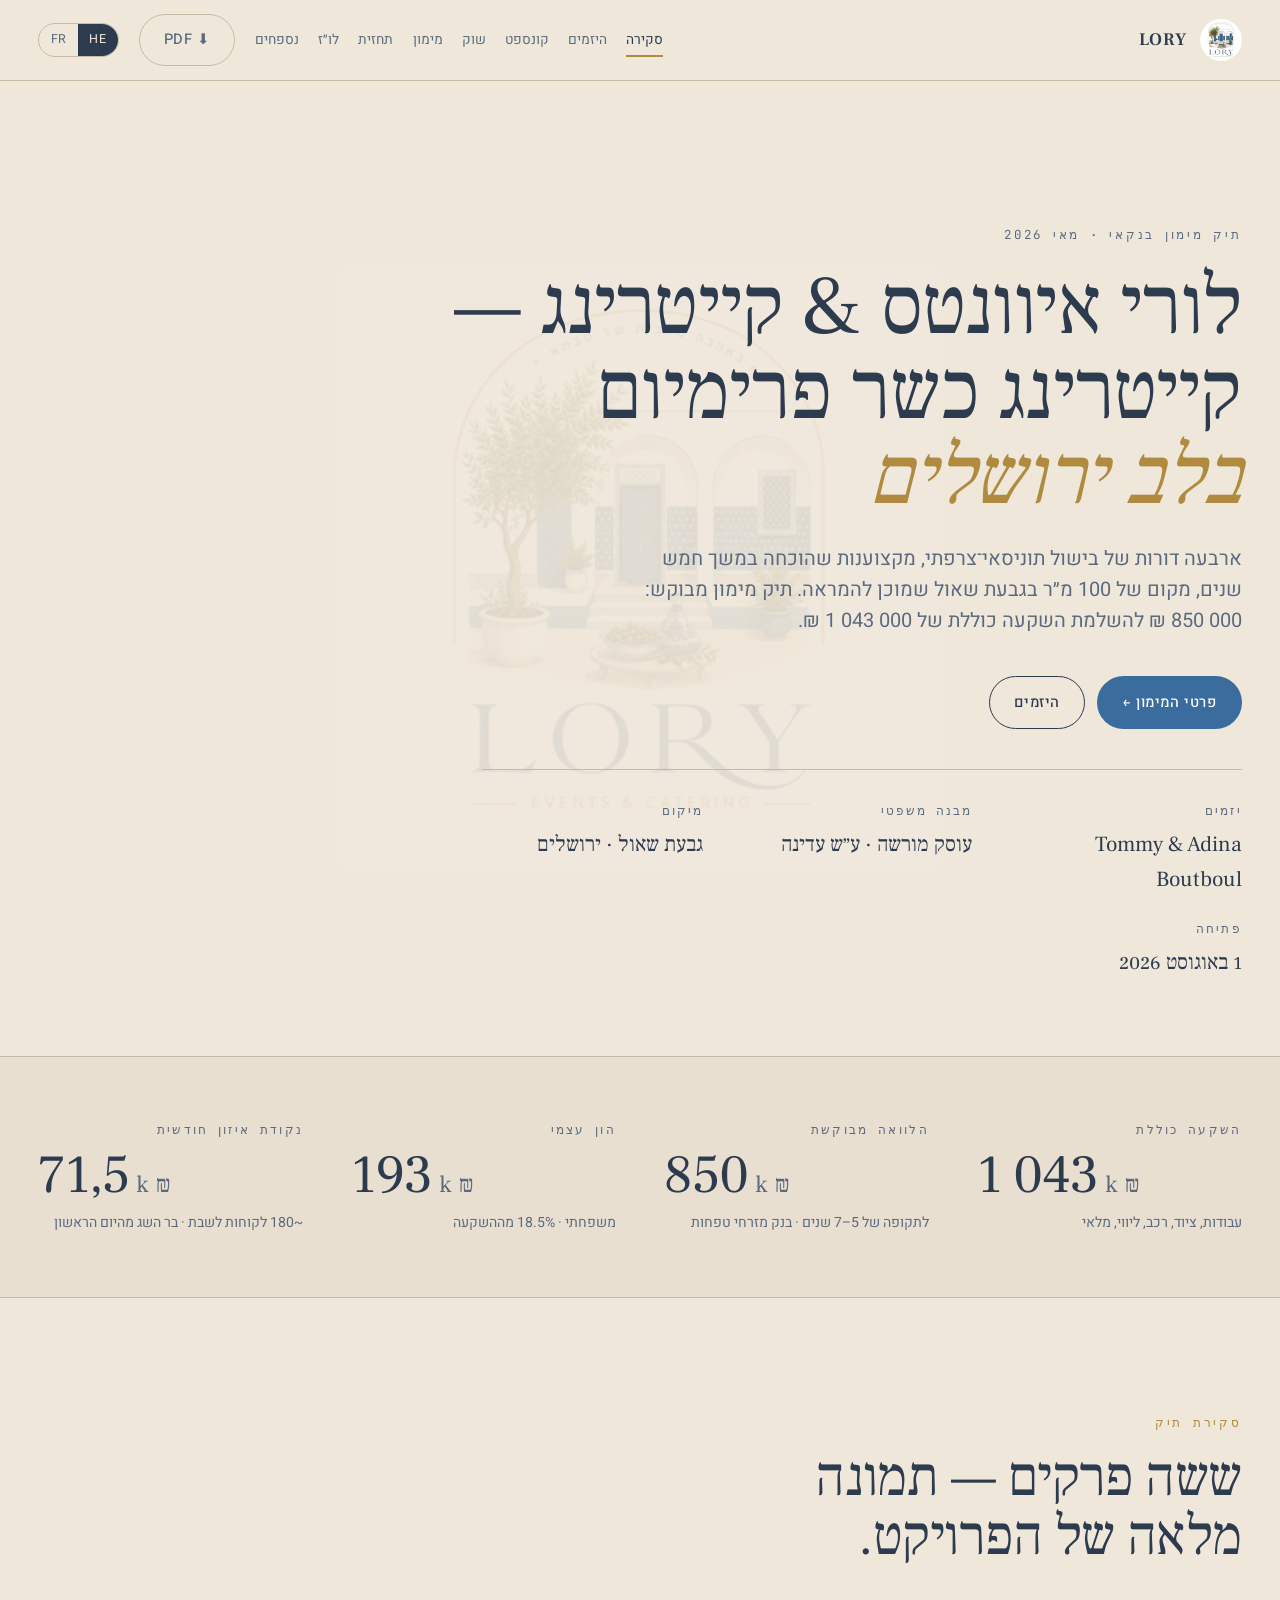
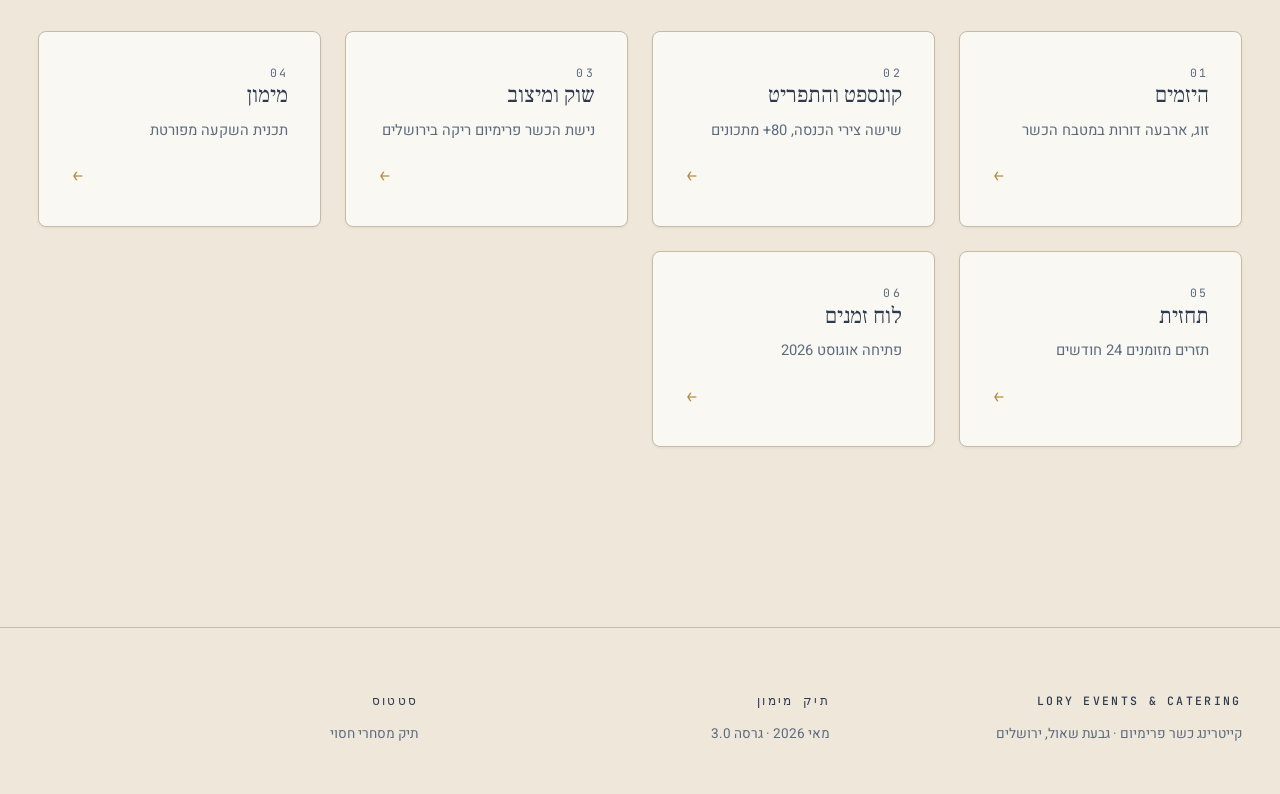
==== commit 35dcb7ad: "Content sync from editor: 66 corrections across 8 pages - Fix LeftOf → לב טוב / Lev Tov (all pages) " ====
--- a/index.html
+++ b/index.html
@@ -51,7 +51,7 @@
     </h1>
 
     <p class="hero-lede">
-      <span class="he">ארבעה דורות של בישול תוניסאי־צרפתי, מקצוענות שהוכחה במשך שלוש שנים, מקום של 100&nbsp;מ״ר בגבעת שאול שמוכן להמראה. תיק מימון מבוקש: <span id="hero-pret-he">850&nbsp;000</span>&nbsp;₪ להשלמת השקעה כוללת של <span id="hero-invest-total-he">1&nbsp;043&nbsp;000</span>&nbsp;₪.</span>
+      <span class="he">ארבעה דורות של בישול תוניסאי־צרפתי, מקצוענות שהוכחה במשך חמש שנים, מקום של 100&nbsp;מ״ר בגבעת שאול שמוכן להמראה. תיק מימון מבוקש: <span id="hero-pret-he">850&nbsp;000</span>&nbsp;₪ להשלמת השקעה כוללת של <span id="hero-invest-total-he">1&nbsp;043&nbsp;000</span>&nbsp;₪.</span>
       <span class="fr">Quatre generations de savoir-faire tunisien francise, une activite de traiteur prouvee sur trois ans, un local de 100&nbsp;m² a Givat Shaul pret a passer a l'echelle. Dossier de financement&nbsp;: <span id="hero-pret">850&nbsp;000</span>&nbsp;NIS pour completer un investissement total de <span id="hero-invest-total">1&nbsp;043&nbsp;000</span>&nbsp;NIS.</span>
     </p>
 
@@ -67,7 +67,7 @@
       </div>
       <div>
         <dt><span class="he">מבנה משפטי</span><span class="fr">Structure</span></dt>
-        <dd><span class="he">עוסק מורשה · ע״ש אדינה</span><span class="fr">Ossek Murshe · au nom d'Adina</span></dd>
+        <dd><span class="he">עוסק מורשה · ע״ש עדינה</span><span class="fr">Ossek Murshe · au nom d'Adina</span></dd>
       </div>
       <div>
         <dt><span class="he">מיקום</span><span class="fr">Localisation</span></dt>
@@ -131,14 +131,14 @@
       <a href="concept.html" class="card dash-card" style="text-decoration:none; color:inherit;">
         <div class="eyebrow">02</div>
         <h3 class="subtitle"><span class="he">קונספט והתפריט</span><span class="fr">Concept &amp; Carte</span></h3>
-        <p class="muted" style="font-size:0.92rem;"><span class="he">5 צירי הכנסה, 80+ מתכונים</span><span class="fr">5 axes de revenus, 80+ recettes</span></p>
+        <p class="muted" style="font-size:0.92rem;"><span class="he">שישה צירי הכנסה, 80+ מתכונים</span><span class="fr">6 axes de revenus, 80+ recettes</span></p>
         <span class="dash-arrow">&rarr;</span>
       </a>
       <!-- Card 3 -->
       <a href="marche.html" class="card dash-card" style="text-decoration:none; color:inherit;">
         <div class="eyebrow">03</div>
         <h3 class="subtitle"><span class="he">שוק ומיצוב</span><span class="fr">Marche</span></h3>
-        <p class="muted" style="font-size:0.92rem;"><span class="he">נישה כשר פרימיום ריקה בירושלים</span><span class="fr">Niche casher premium vide a Jerusalem</span></p>
+        <p class="muted" style="font-size:0.92rem;"><span class="he">נישת הכשר פרימיום ריקה בירושלים</span><span class="fr">Niche casher premium vide a Jerusalem</span></p>
         <span class="dash-arrow">&rarr;</span>
       </a>
       <!-- Card 4 -->
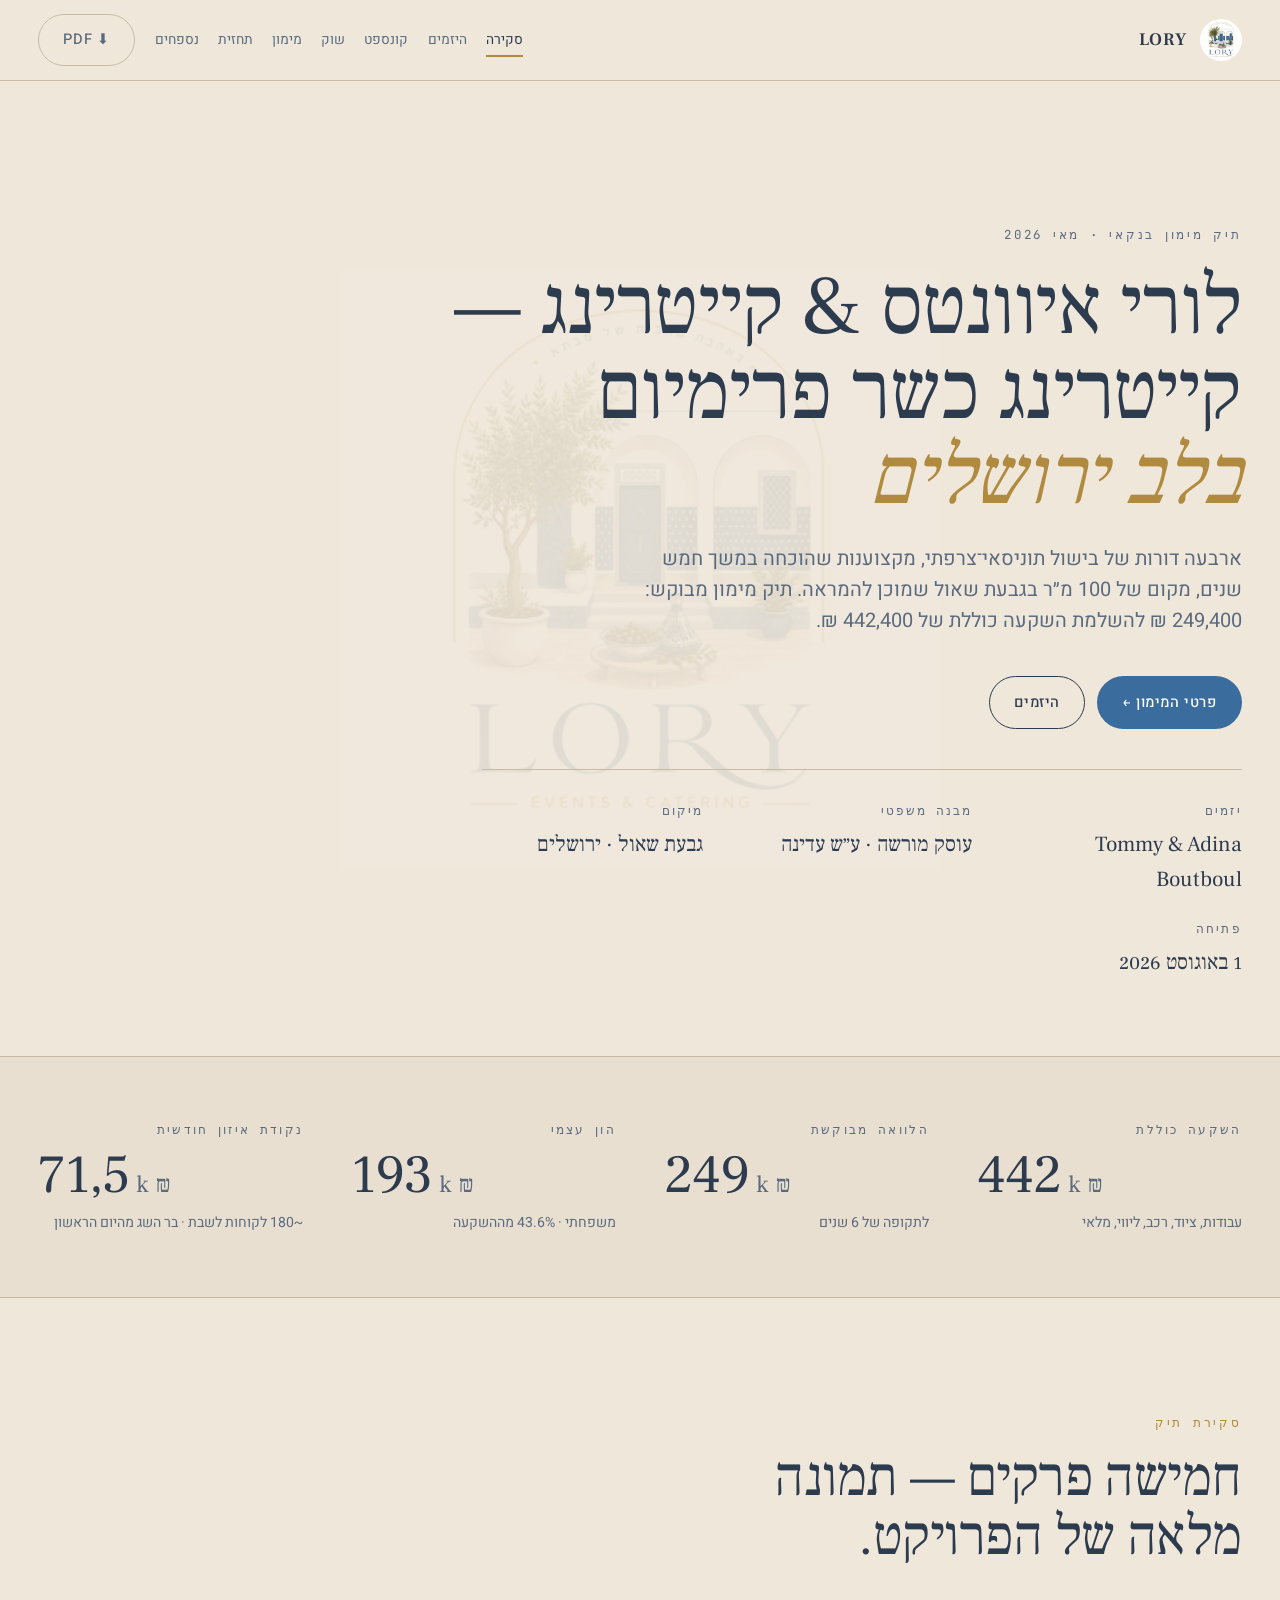
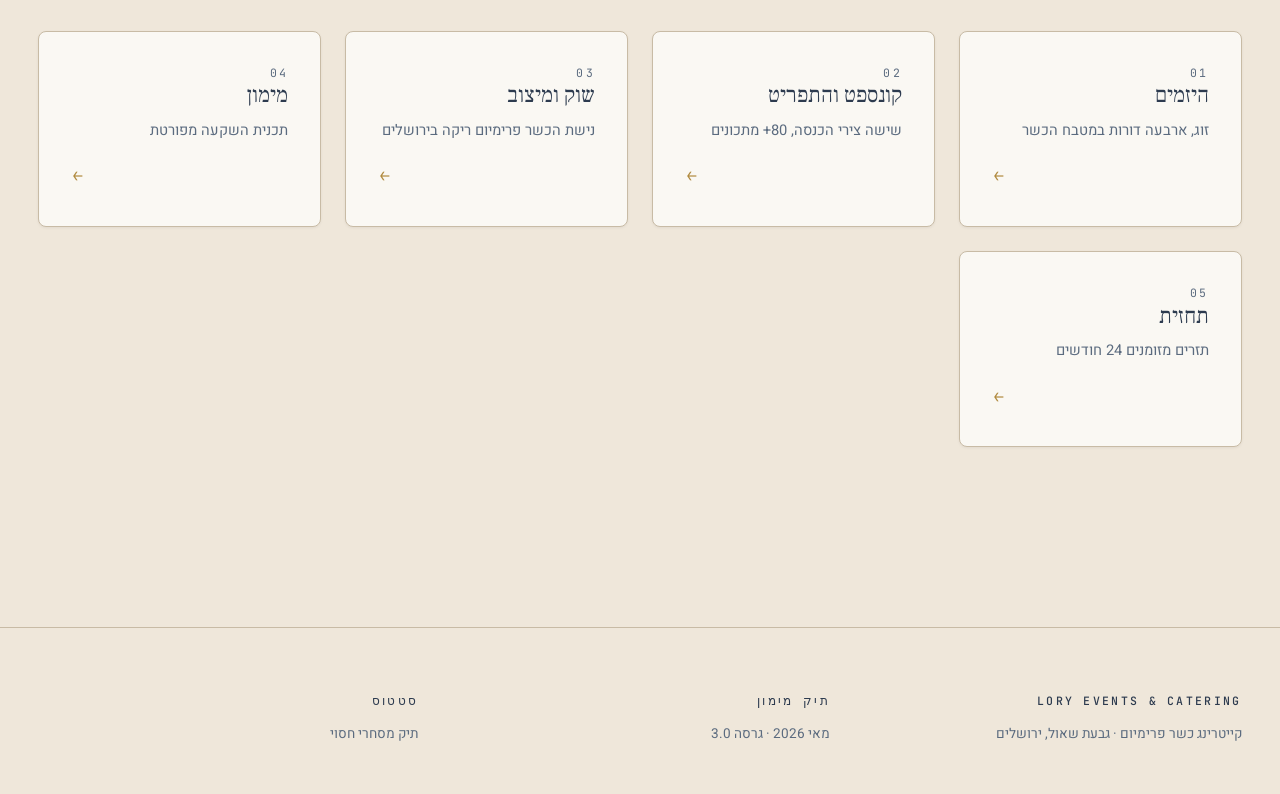
==== commit ad86db91: "refactor: site 100% hébreu, données figées courtière, suppression simulateurs et calendrier - Suppre" ====
--- a/index.html
+++ b/index.html
@@ -3,7 +3,7 @@
 <head>
 <meta charset="UTF-8">
 <meta name="viewport" content="width=device-width, initial-scale=1.0">
-<title>LORY Events &amp; Catering — תיק מימון בנקאי / Dossier bancaire</title>
+<title>LORY Events &amp; Catering — תיק מימון בנקאי</title>
 <meta name="description" content="LORY Events &amp; Catering — Dossier de financement bancaire. Tommy &amp; Adina Boutboul. Givat Shaul, Jerusalem. Ouverture aout 2026.">
 <link rel="preconnect" href="https://fonts.googleapis.com">
 <link rel="preconnect" href="https://fonts.gstatic.com" crossorigin>
@@ -22,20 +22,15 @@
       <span class="name">LORY</span>
     </a>
     <ul class="nav-links">
-      <li><a href="index.html" class="active"><span class="he">סקירה</span><span class="fr">Synthese</span></a></li>
-      <li><a href="porteurs.html"><span class="he">היזמים</span><span class="fr">Porteurs</span></a></li>
-      <li><a href="concept.html"><span class="he">קונספט</span><span class="fr">Concept</span></a></li>
-      <li><a href="marche.html"><span class="he">שוק</span><span class="fr">Marche</span></a></li>
-      <li><a href="financement.html"><span class="he">מימון</span><span class="fr">Financement</span></a></li>
-      <li><a href="previsionnel.html"><span class="he">תחזית</span><span class="fr">Previsionnel</span></a></li>
-      <li><a href="calendrier.html"><span class="he">לו״ז</span><span class="fr">Calendrier</span></a></li>
-      <li><a href="annexes.html"><span class="he">נספחים</span><span class="fr">Annexes</span></a></li>
+      <li><a href="index.html" class="active">סקירה</a></li>
+      <li><a href="porteurs.html">היזמים</a></li>
+      <li><a href="concept.html">קונספט</a></li>
+      <li><a href="marche.html">שוק</a></li>
+      <li><a href="financement.html">מימון</a></li>
+      <li><a href="previsionnel.html">תחזית</a></li>
+      <li><a href="annexes.html">נספחים</a></li>
     </ul>
     <button class="btn btn-ghost no-print" onclick="exportPDF()">&#x2B07; PDF</button>
-    <div class="nav-lang">
-      <button data-lang="he" class="on">HE</button>
-      <button data-lang="fr">FR</button>
-    </div>
   </div>
 </nav>
 
@@ -43,39 +38,37 @@
 <header class="hero reveal" id="top">
   <div class="hero-watermark"><img src="img/logo.png" alt=""></div>
   <div class="wrap">
-    <div class="hero-eyebrow"><span class="he">תיק מימון בנקאי · מאי 2026</span><span class="fr">Dossier de financement bancaire · Mai 2026</span></div>
+    <div class="hero-eyebrow">תיק מימון בנקאי · מאי 2026</div>
 
     <h1 class="hero-title">
-      <span class="he">לורי איוונטס &amp; קייטרינג —<br>קייטרינג כשר פרימיום<br><em>בלב ירושלים</em></span>
-      <span class="fr">LORY Events &amp; Catering —<br>Le traiteur casher premium<br><em>au coeur de Jerusalem</em></span>
+      לורי איוונטס &amp; קייטרינג —<br>קייטרינג כשר פרימיום<br><em>בלב ירושלים</em>
     </h1>
 
     <p class="hero-lede">
-      <span class="he">ארבעה דורות של בישול תוניסאי־צרפתי, מקצוענות שהוכחה במשך חמש שנים, מקום של 100&nbsp;מ״ר בגבעת שאול שמוכן להמראה. תיק מימון מבוקש: <span id="hero-pret-he">850&nbsp;000</span>&nbsp;₪ להשלמת השקעה כוללת של <span id="hero-invest-total-he">1&nbsp;043&nbsp;000</span>&nbsp;₪.</span>
-      <span class="fr">Quatre generations de savoir-faire tunisien francise, une activite de traiteur prouvee sur trois ans, un local de 100&nbsp;m² a Givat Shaul pret a passer a l'echelle. Dossier de financement&nbsp;: <span id="hero-pret">850&nbsp;000</span>&nbsp;NIS pour completer un investissement total de <span id="hero-invest-total">1&nbsp;043&nbsp;000</span>&nbsp;NIS.</span>
+      ארבעה דורות של בישול תוניסאי־צרפתי, מקצוענות שהוכחה במשך חמש שנים, מקום של 100&nbsp;מ״ר בגבעת שאול שמוכן להמראה. תיק מימון מבוקש: 249,400&nbsp;₪ להשלמת השקעה כוללת של 442,400&nbsp;₪.
     </p>
 
     <div style="display:flex; gap:0.75rem; flex-wrap:wrap;">
-      <a href="financement.html" class="btn btn-primary"><span class="he">פרטי המימון ←</span><span class="fr">Detail du financement &rarr;</span></a>
-      <a href="porteurs.html" class="btn btn-outline"><span class="he">היזמים</span><span class="fr">Les porteurs</span></a>
+      <a href="financement.html" class="btn btn-primary">פרטי המימון ←</a>
+      <a href="porteurs.html" class="btn btn-outline">היזמים</a>
     </div>
 
     <dl class="hero-meta">
       <div>
-        <dt><span class="he">יזמים</span><span class="fr">Porteurs</span></dt>
+        <dt>יזמים</dt>
         <dd>Tommy &amp; Adina Boutboul</dd>
       </div>
       <div>
-        <dt><span class="he">מבנה משפטי</span><span class="fr">Structure</span></dt>
-        <dd><span class="he">עוסק מורשה · ע״ש עדינה</span><span class="fr">Ossek Murshe · au nom d'Adina</span></dd>
-      </div>
-      <div>
-        <dt><span class="he">מיקום</span><span class="fr">Localisation</span></dt>
-        <dd><span class="he">גבעת שאול · ירושלים</span><span class="fr">Givat Shaul · Jerusalem</span></dd>
-      </div>
-      <div>
-        <dt><span class="he">פתיחה</span><span class="fr">Ouverture</span></dt>
-        <dd><span class="he">1 באוגוסט 2026</span><span class="fr">1<sup>er</sup> aout 2026</span></dd>
+        <dt>מבנה משפטי</dt>
+        <dd>עוסק מורשה · ע״ש עדינה</dd>
+      </div>
+      <div>
+        <dt>מיקום</dt>
+        <dd>גבעת שאול · ירושלים</dd>
+      </div>
+      <div>
+        <dt>פתיחה</dt>
+        <dd>1 באוגוסט 2026</dd>
       </div>
     </dl>
   </div>
@@ -86,24 +79,24 @@
   <div class="wrap">
     <div class="kpi-grid">
       <div class="kpi">
-        <div class="kpi-label"><span class="he">השקעה כוללת</span><span class="fr">Investissement total</span></div>
-        <div class="kpi-value" id="kpi-total">1 043<span class="unit">k ₪</span></div>
-        <div class="kpi-sub"><span class="he">עבודות, ציוד, רכב, ליווי, מלאי</span><span class="fr">Travaux, equipement, vehicule, accompagnement, stock</span></div>
-      </div>
-      <div class="kpi">
-        <div class="kpi-label"><span class="he">הלוואה מבוקשת</span><span class="fr">Pret demande</span></div>
-        <div class="kpi-value" id="kpi-loan">850<span class="unit">k ₪</span></div>
-        <div class="kpi-sub"><span class="he">לתקופה של 5–7 שנים · בנק מזרחי טפחות</span><span class="fr">Sur 5 a 7 ans · Banque Mizrahi Tefahot</span></div>
-      </div>
-      <div class="kpi">
-        <div class="kpi-label"><span class="he">הון עצמי</span><span class="fr">Apport personnel</span></div>
+        <div class="kpi-label">השקעה כוללת</div>
+        <div class="kpi-value" id="kpi-total">442<span class="unit">k ₪</span></div>
+        <div class="kpi-sub">עבודות, ציוד, רכב, ליווי, מלאי</div>
+      </div>
+      <div class="kpi">
+        <div class="kpi-label">הלוואה מבוקשת</div>
+        <div class="kpi-value" id="kpi-loan">249<span class="unit">k ₪</span></div>
+        <div class="kpi-sub">לתקופה של 6 שנים</div>
+      </div>
+      <div class="kpi">
+        <div class="kpi-label">הון עצמי</div>
         <div class="kpi-value" id="kpi-apport">193<span class="unit">k ₪</span></div>
-        <div class="kpi-sub"><span class="he">משפחתי · 18.5% מההשקעה</span><span class="fr">Familial · 18,5% de l'investissement</span></div>
-      </div>
-      <div class="kpi">
-        <div class="kpi-label"><span class="he">נקודת איזון חודשית</span><span class="fr">Point mort mensuel</span></div>
+        <div class="kpi-sub">משפחתי · 43.6% מההשקעה</div>
+      </div>
+      <div class="kpi">
+        <div class="kpi-label">נקודת איזון חודשית</div>
         <div class="kpi-value" id="kpi-pointmort">71,5<span class="unit">k ₪</span></div>
-        <div class="kpi-sub"><span class="he">~180 לקוחות לשבת · בר השג מהיום הראשון</span><span class="fr">~180 couverts par Shabbat · accessible des M1</span></div>
+        <div class="kpi-sub">~180 לקוחות לשבת · בר השג מהיום הראשון</div>
       </div>
     </div>
   </div>
@@ -114,8 +107,8 @@
   <div class="wrap">
     <header class="section-head">
       <div>
-        <div class="section-num"><span class="he">סקירת תיק</span><span class="fr">Sommaire du dossier</span></div>
-        <h2 class="section-title"><span class="he">ששה פרקים — תמונה מלאה של הפרויקט.</span><span class="fr">Six chapitres — une vue complete du projet.</span></h2>
+        <div class="section-num">סקירת תיק</div>
+        <h2 class="section-title">חמישה פרקים — תמונה מלאה של הפרויקט.</h2>
       </div>
     </header>
 
@@ -123,43 +116,36 @@
       <!-- Card 1 -->
       <a href="porteurs.html" class="card dash-card" style="text-decoration:none; color:inherit;">
         <div class="eyebrow">01</div>
-        <h3 class="subtitle"><span class="he">היזמים</span><span class="fr">Porteurs de projet</span></h3>
-        <p class="muted" style="font-size:0.92rem;"><span class="he">זוג, ארבעה דורות במטבח הכשר</span><span class="fr">Un couple, 4 generations</span></p>
+        <h3 class="subtitle">היזמים</h3>
+        <p class="muted" style="font-size:0.92rem;">זוג, ארבעה דורות במטבח הכשר</p>
         <span class="dash-arrow">&rarr;</span>
       </a>
       <!-- Card 2 -->
       <a href="concept.html" class="card dash-card" style="text-decoration:none; color:inherit;">
         <div class="eyebrow">02</div>
-        <h3 class="subtitle"><span class="he">קונספט והתפריט</span><span class="fr">Concept &amp; Carte</span></h3>
-        <p class="muted" style="font-size:0.92rem;"><span class="he">שישה צירי הכנסה, 80+ מתכונים</span><span class="fr">6 axes de revenus, 80+ recettes</span></p>
+        <h3 class="subtitle">קונספט והתפריט</h3>
+        <p class="muted" style="font-size:0.92rem;">שישה צירי הכנסה, 80+ מתכונים</p>
         <span class="dash-arrow">&rarr;</span>
       </a>
       <!-- Card 3 -->
       <a href="marche.html" class="card dash-card" style="text-decoration:none; color:inherit;">
         <div class="eyebrow">03</div>
-        <h3 class="subtitle"><span class="he">שוק ומיצוב</span><span class="fr">Marche</span></h3>
-        <p class="muted" style="font-size:0.92rem;"><span class="he">נישת הכשר פרימיום ריקה בירושלים</span><span class="fr">Niche casher premium vide a Jerusalem</span></p>
+        <h3 class="subtitle">שוק ומיצוב</h3>
+        <p class="muted" style="font-size:0.92rem;">נישת הכשר פרימיום ריקה בירושלים</p>
         <span class="dash-arrow">&rarr;</span>
       </a>
       <!-- Card 4 -->
       <a href="financement.html" class="card dash-card" style="text-decoration:none; color:inherit;">
         <div class="eyebrow">04</div>
-        <h3 class="subtitle"><span class="he">מימון</span><span class="fr">Financement</span></h3>
-        <p class="muted" style="font-size:0.92rem;"><span class="he">תכנית השקעה מפורטת</span><span class="fr">Plan d'investissement detaille</span></p>
+        <h3 class="subtitle">מימון</h3>
+        <p class="muted" style="font-size:0.92rem;">תכנית השקעה מפורטת</p>
         <span class="dash-arrow">&rarr;</span>
       </a>
       <!-- Card 5 -->
       <a href="previsionnel.html" class="card dash-card" style="text-decoration:none; color:inherit;">
         <div class="eyebrow">05</div>
-        <h3 class="subtitle"><span class="he">תחזית</span><span class="fr">Previsionnel</span></h3>
-        <p class="muted" style="font-size:0.92rem;"><span class="he">תזרים מזומנים 24 חודשים</span><span class="fr">Tresorerie 24 mois</span></p>
-        <span class="dash-arrow">&rarr;</span>
-      </a>
-      <!-- Card 6 -->
-      <a href="calendrier.html" class="card dash-card" style="text-decoration:none; color:inherit;">
-        <div class="eyebrow">06</div>
-        <h3 class="subtitle"><span class="he">לוח זמנים</span><span class="fr">Calendrier</span></h3>
-        <p class="muted" style="font-size:0.92rem;"><span class="he">פתיחה אוגוסט 2026</span><span class="fr">Ouverture aout 2026</span></p>
+        <h3 class="subtitle">תחזית</h3>
+        <p class="muted" style="font-size:0.92rem;">תזרים מזומנים 24 חודשים</p>
         <span class="dash-arrow">&rarr;</span>
       </a>
     </div>
@@ -170,9 +156,9 @@
 <footer class="footer">
   <div class="wrap">
     <div class="footer-grid">
-      <div><h5>LORY Events &amp; Catering</h5><p><span class="he">קייטרינג כשר פרימיום · גבעת שאול, ירושלים</span><span class="fr">Traiteur casher premium · Givat Shaul, Jerusalem</span></p></div>
-      <div><h5><span class="he">תיק מימון</span><span class="fr">Dossier financement</span></h5><p><span class="he">מאי 2026 · גרסה 3.0</span><span class="fr">Mai 2026 · Version 3.0</span></p></div>
-      <div><h5><span class="he">סטטוס</span><span class="fr">Statut</span></h5><p><span class="he">תיק מסחרי חסוי</span><span class="fr">Document confidentiel</span></p></div>
+      <div><h5>LORY Events &amp; Catering</h5><p>קייטרינג כשר פרימיום · גבעת שאול, ירושלים</p></div>
+      <div><h5>תיק מימון</h5><p>מאי 2026 · גרסה 3.0</p></div>
+      <div><h5>סטטוס</h5><p>תיק מסחרי חסוי</p></div>
     </div>
   </div>
 </footer>
@@ -210,7 +196,6 @@
 </style>
 
 <script src="js/shared.js"></script>
-<script src="js/data.js"></script>
 <script>
 /* Reveal on scroll */
 (function(){
@@ -219,19 +204,6 @@
   }, { threshold: 0.1 });
   document.querySelectorAll('.reveal').forEach(el => obs.observe(el));
 })();
-
-/* Listen for lory-update event to refresh KPIs */
-document.addEventListener('lory-update', function(e) {
-  const d = e.detail || {};
-  if (d.total) document.getElementById('kpi-total').innerHTML = d.total;
-  if (d.loan) document.getElementById('kpi-loan').innerHTML = d.loan;
-  if (d.apport) document.getElementById('kpi-apport').innerHTML = d.apport;
-  if (d.pointmort) document.getElementById('kpi-pointmort').innerHTML = d.pointmort;
-  if (d.pretHe) document.getElementById('hero-pret-he').textContent = d.pretHe;
-  if (d.pret) document.getElementById('hero-pret').textContent = d.pret;
-  if (d.investHe) document.getElementById('hero-invest-total-he').textContent = d.investHe;
-  if (d.invest) document.getElementById('hero-invest-total').textContent = d.invest;
-});
 </script>
 </body>
 </html>
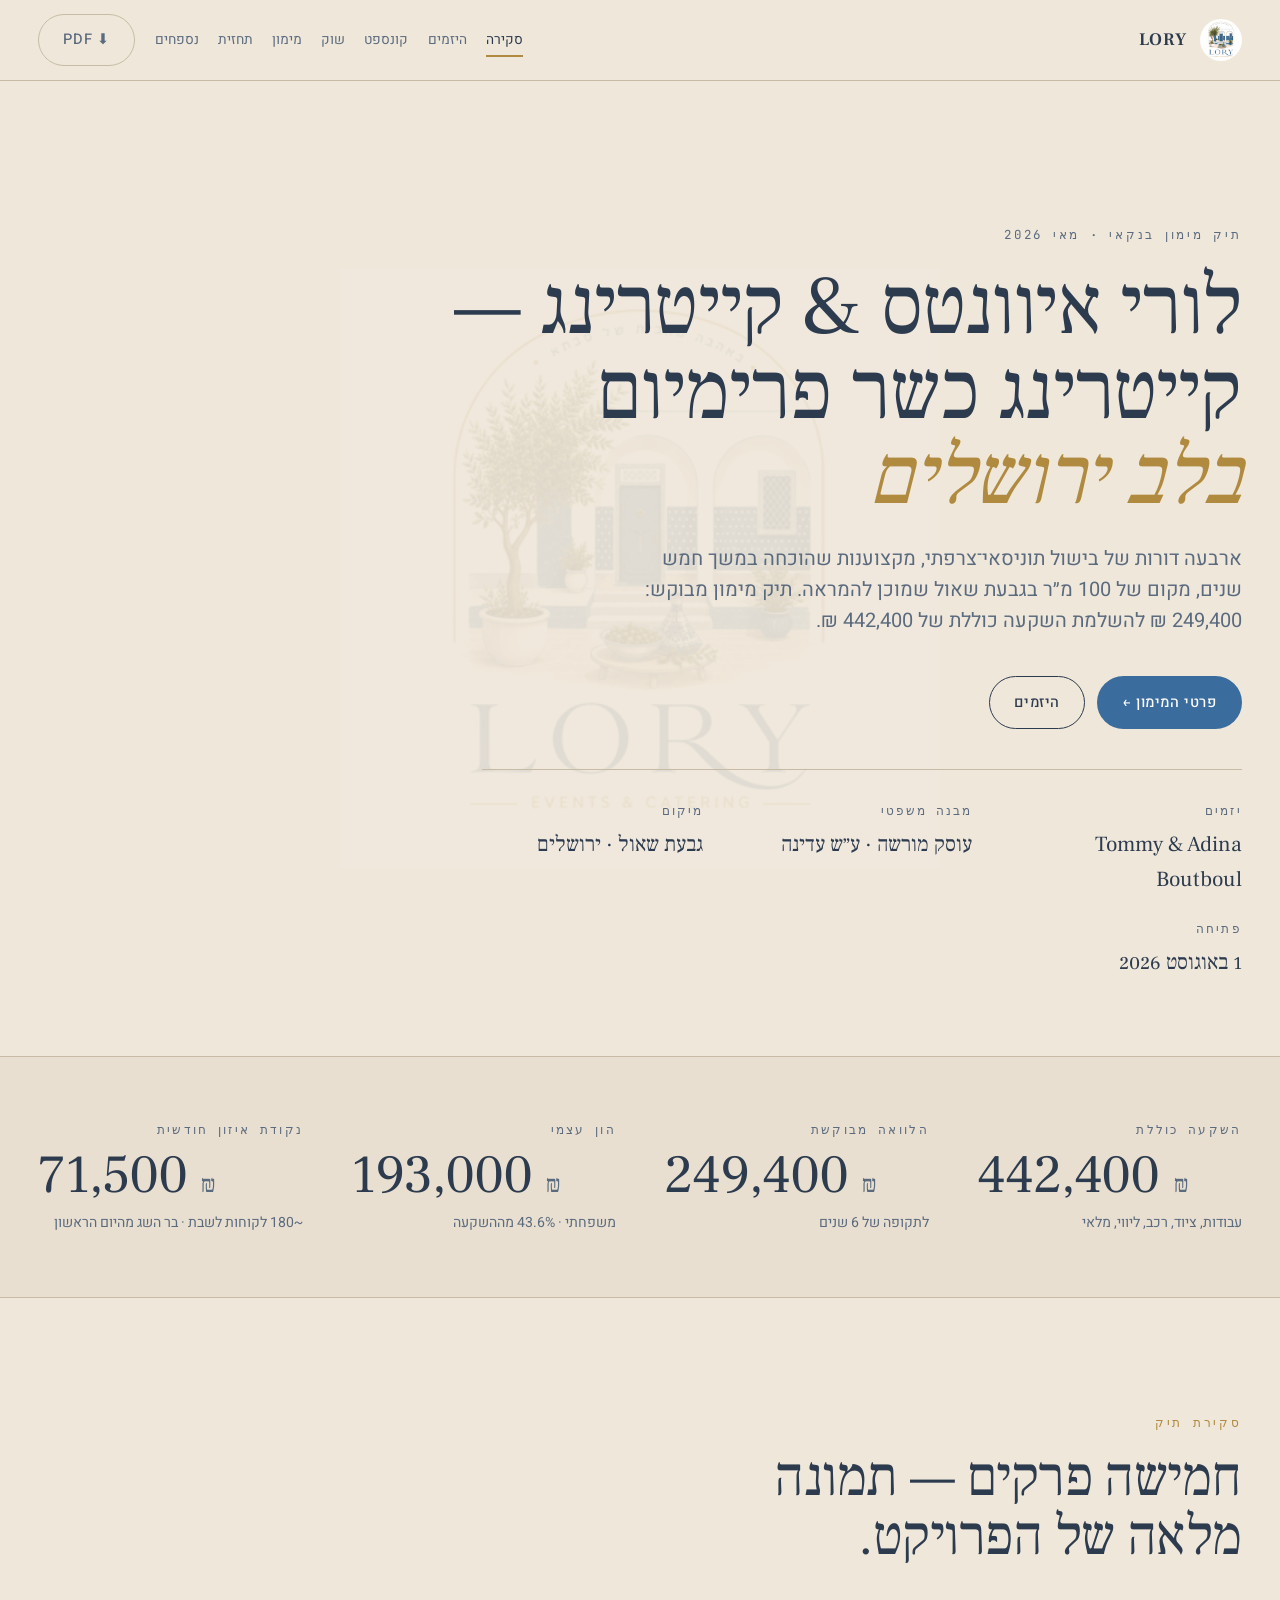
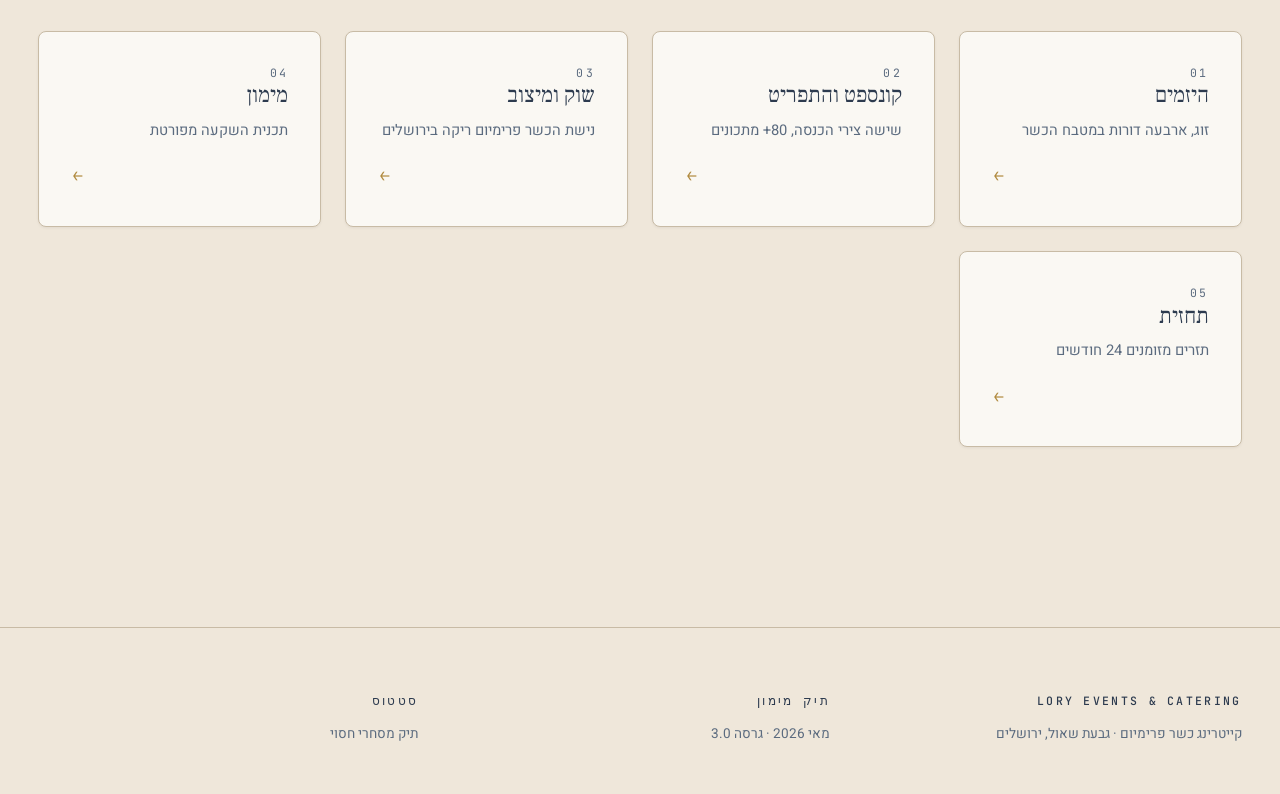
==== commit b40faa17: "feat: ajout print.html (PDF A4 portrait 8 slides), montants complets, suppression fournisseurs - Nou" ====
--- a/index.html
+++ b/index.html
@@ -80,22 +80,22 @@
     <div class="kpi-grid">
       <div class="kpi">
         <div class="kpi-label">השקעה כוללת</div>
-        <div class="kpi-value" id="kpi-total">442<span class="unit">k ₪</span></div>
+        <div class="kpi-value" id="kpi-total">442,400<span class="unit"> ₪</span></div>
         <div class="kpi-sub">עבודות, ציוד, רכב, ליווי, מלאי</div>
       </div>
       <div class="kpi">
         <div class="kpi-label">הלוואה מבוקשת</div>
-        <div class="kpi-value" id="kpi-loan">249<span class="unit">k ₪</span></div>
+        <div class="kpi-value" id="kpi-loan">249,400<span class="unit"> ₪</span></div>
         <div class="kpi-sub">לתקופה של 6 שנים</div>
       </div>
       <div class="kpi">
         <div class="kpi-label">הון עצמי</div>
-        <div class="kpi-value" id="kpi-apport">193<span class="unit">k ₪</span></div>
+        <div class="kpi-value" id="kpi-apport">193,000<span class="unit"> ₪</span></div>
         <div class="kpi-sub">משפחתי · 43.6% מההשקעה</div>
       </div>
       <div class="kpi">
         <div class="kpi-label">נקודת איזון חודשית</div>
-        <div class="kpi-value" id="kpi-pointmort">71,5<span class="unit">k ₪</span></div>
+        <div class="kpi-value" id="kpi-pointmort">71,500<span class="unit"> ₪</span></div>
         <div class="kpi-sub">~180 לקוחות לשבת · בר השג מהיום הראשון</div>
       </div>
     </div>
